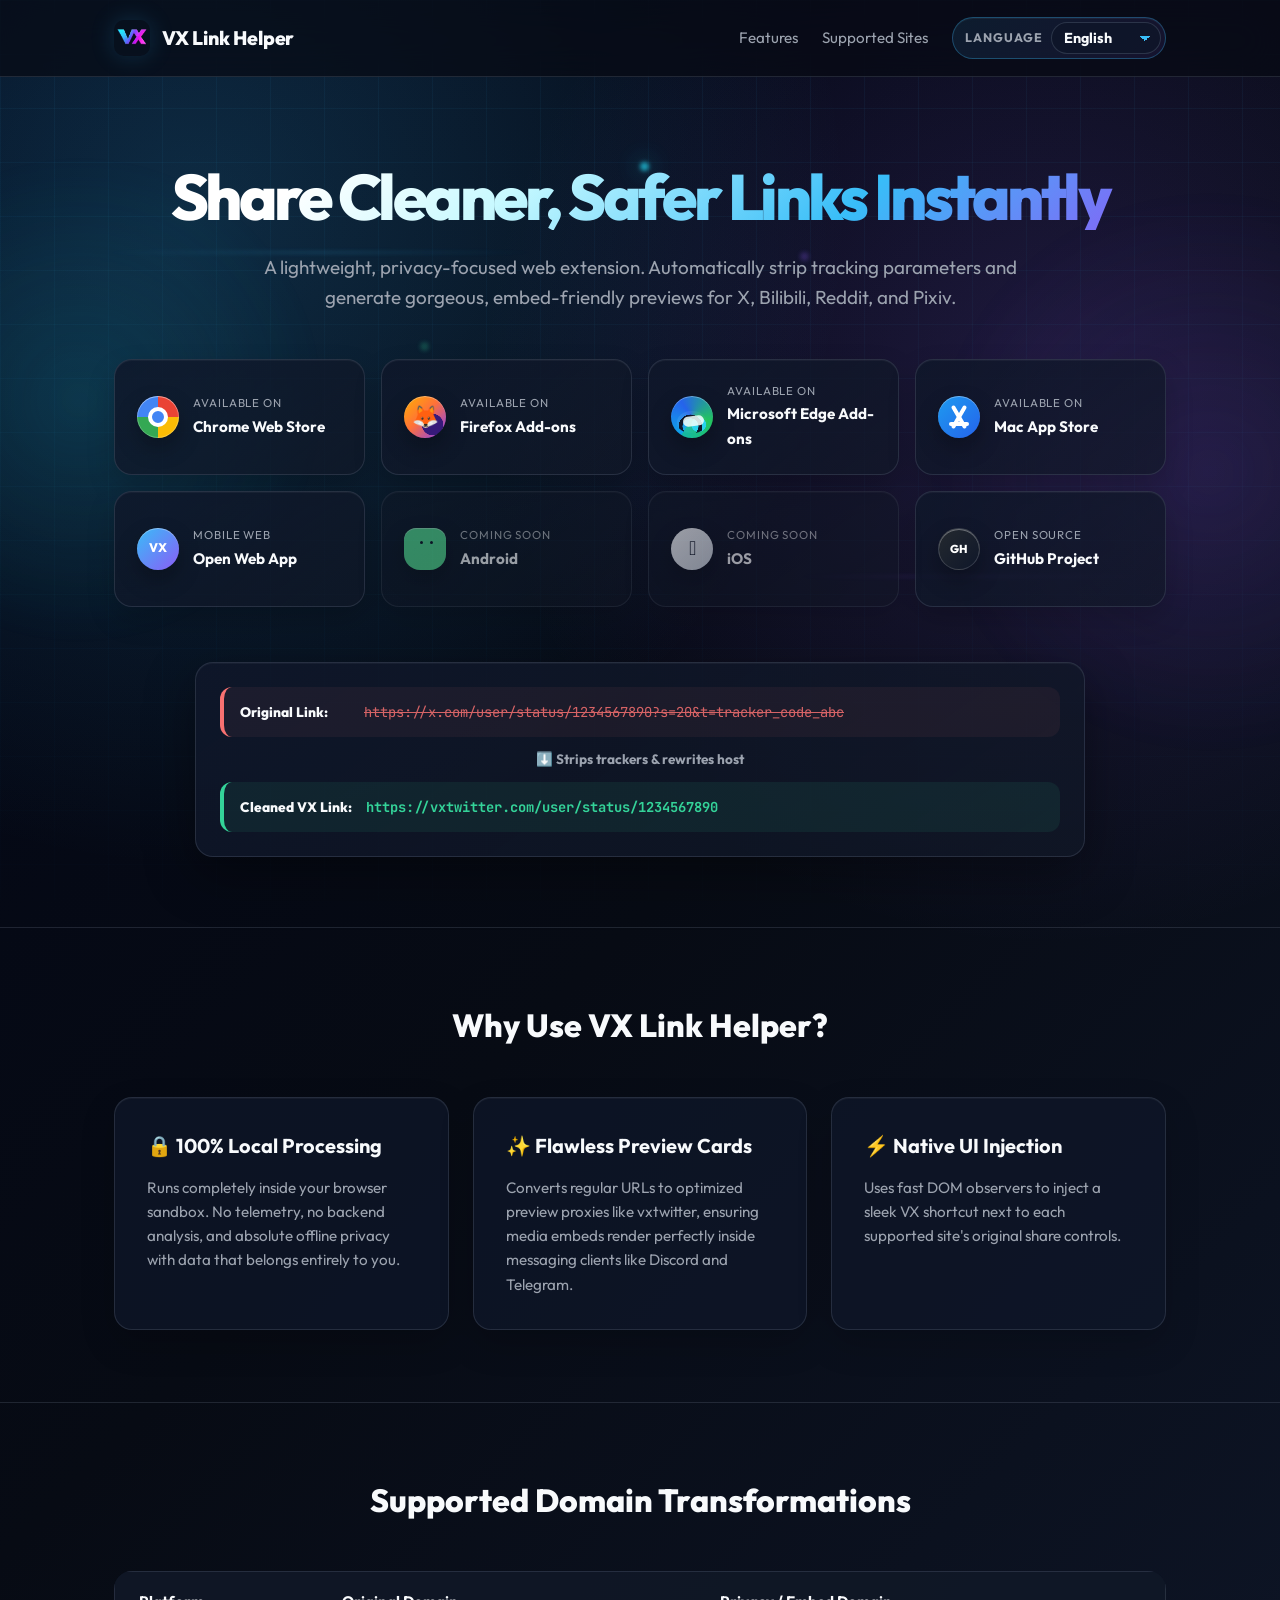
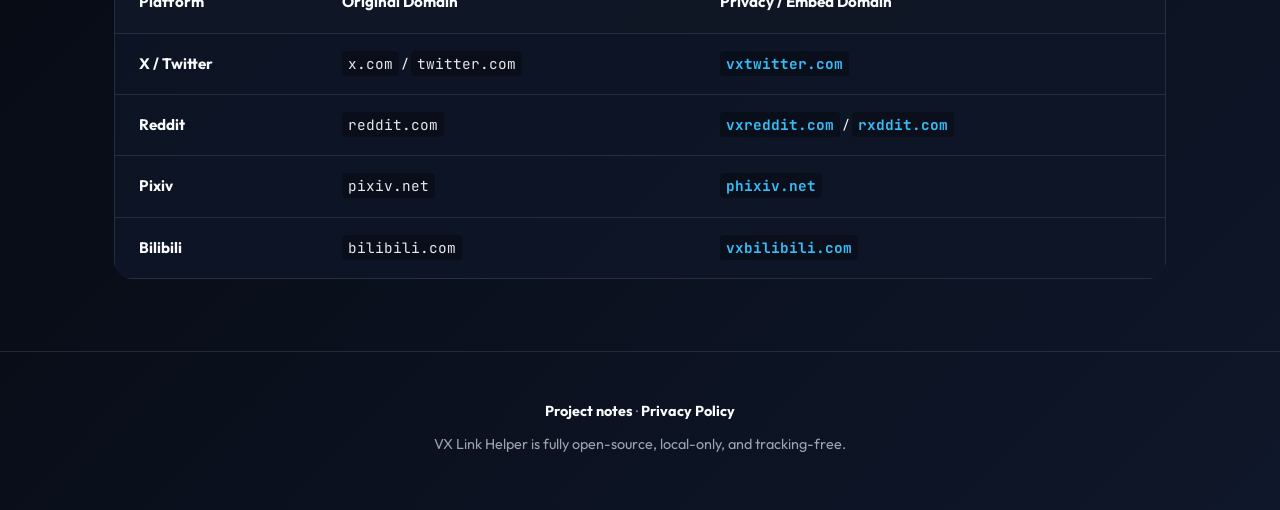
==== index.html @ fe79f46e "fix: correct store button layout and icons" ====
<!DOCTYPE html>
<html lang="zh">
<head>
    <meta charset="UTF-8">
    <meta name="viewport" content="width=device-width, initial-scale=1.0">
    <title>VX Link Helper - Clear, Safe, Embeddable Links</title>
    <meta name="description" content="轻量级、保护隐私的浏览器扩展。自动剥离追踪参数，并为 X、Bilibili、Reddit 和 Pixiv 生成完美兼容 Discord/Telegram 的卡片预览链接。">
    
    <meta property="og:type" content="website">
    <meta property="og:url" content="https://vxlinkhelper.yunlu18.net/"> 
    <meta property="og:title" content="VX Link Helper - 分享更干净、更安全的链接">
    <meta property="og:description" content="全本地运行的隐私保护扩展。一键净化分享链接，剥离追踪参数，自动生成社交平台友好的媒体卡片。">
    <meta property="og:image" content="https://vxlinkhelper.yunlu18.net/og-image.png"> 

    <meta name="twitter:card" content="summary_large_image">
    <meta property="twitter:url" content="https://vxlinkhelper.yunlu18.net/">
    <meta name="twitter:title" content="VX Link Helper - Clear, Safe Links">
    <meta name="twitter:description" content="A lightweight extension to strip tracking parameters and generate gorgeous embeds.">
    <meta name="twitter:image" content="https://vxlinkhelper.yunlu18.net/og-image.png">
    <link href="https://fonts.googleapis.com/css2?family=Outfit:wght@300;400;600;800&family=JetBrains+Mono:wght@400;500&display=swap" rel="stylesheet">
    <link rel="stylesheet" href="styles.css">
    <link rel="icon" type="image/png" href="icon128.png">
</head>
<body>
    <div class="background-tech" aria-hidden="true"><span></span><span></span><span></span></div>

    <header>
        <div class="container nav-container">
            <div class="logo">
                <img src="icon128.png" alt="VX Link Helper Logo" class="logo-img">
                <span>VX Link Helper</span>
            </div>
            <nav>
                <a href="#features" data-i18n="nav-features">功能特点</a>
                <a href="#platforms" data-i18n="nav-platforms">支持平台</a>
                <label class="lang-control" for="lang-select">
                    <span data-i18n="language-label">语言</span>
                    <select id="lang-select" class="lang-select" aria-label="Language">
                        <option value="en">English</option>
                        <option value="zh">简体中文</option>
                        <option value="zh-TW">繁體中文</option>
                        <option value="es">Español</option>
                        <option value="ar">العربية</option>
                        <option value="pt">Português</option>
                        <option value="fr">Français</option>
                        <option value="ja">日本語</option>
                    </select>
                </label>
            </nav>
        </div>
    </header>

    <section class="hero">
        <div class="container">
            <h1 data-i18n="hero-title">分享更干净、更安全的链接</h1>
            <p class="subtitle" data-i18n="hero-subtitle">轻量级、保护隐私的浏览器扩展。自动剥离各类追踪参数，并为 X、Bilibili、Reddit 和 Pixiv 生成对社交软件更友好的预览链接。</p>
            
            <div id="download-section" class="download-grid">
                <a href="https://chromewebstore.google.com/detail/vx-link-helper-v3/ckmnifgkbppdkgdfcohpobcebmegljfa" target="_blank" rel="noopener" class="btn-store chrome-btn">
                    <span class="btn-icon store-icon chrome-icon" aria-hidden="true"><span class="chrome-core"></span></span>
                    <div class="btn-text">
                        <small data-i18n="store-chrome-small">Available on</small>
                        <span id="btn-chrome">Chrome Web Store</span>
                    </div>
                </a>
                <a href="https://addons.mozilla.org/firefox/addon/vx-link-helper-v3/" target="_blank" rel="noopener" class="btn-store firefox-btn">
                    <span class="btn-icon store-icon firefox-icon" aria-hidden="true">🦊</span>
                    <div class="btn-text">
                        <small data-i18n="store-firefox-small">Available on</small>
                        <span id="btn-firefox">Firefox Add-ons</span>
                    </div>
                </a>
                <a href="https://microsoftedge.microsoft.com/addons/detail/vx-link-helper-v3/hiflhjojpmijgedemedcjggpbbmmbjof" target="_blank" rel="noopener" class="btn-store edge-btn">
                    <span class="btn-icon store-icon edge-icon" aria-hidden="true"></span>
                    <div class="btn-text">
                        <small data-i18n="store-edge-small">Available on</small>
                        <span id="btn-edge">Microsoft Edge Add-ons</span>
                    </div>
                </a>
                <a href="https://apps.apple.com/us/app/vx-link-helper/id6784548877?mt=12" target="_blank" rel="noopener" class="btn-store safari-btn">
                    <span class="btn-icon store-icon appstore-icon" aria-hidden="true"><span></span></span>
                    <div class="btn-text">
                        <small data-i18n="store-safari-small">Available on</small>
                        <span id="btn-safari">Mac App Store</span>
                    </div>
                </a>
                <a href="App/" class="btn-store webapp-btn">
                    <span class="btn-icon store-icon webapp-icon" aria-hidden="true">VX</span>
                    <div class="btn-text">
                        <small data-i18n="store-webapp-small">Mobile Web</small>
                        <span id="btn-webapp">Open Web App</span>
                    </div>
                </a>
                <div class="btn-store mobile-btn inactive" role="button" aria-disabled="true">
                    <span class="btn-icon store-icon android-icon" aria-hidden="true"><span></span></span>
                    <div class="btn-text">
                        <small data-i18n="store-android-small">Coming soon</small>
                        <span id="btn-android">Android</span>
                    </div>
                </div>
                <div class="btn-store mobile-btn inactive" role="button" aria-disabled="true">
                    <span class="btn-icon store-icon ios-icon" aria-hidden="true"></span>
                    <div class="btn-text">
                        <small data-i18n="store-ios-small">Coming soon</small>
                        <span id="btn-ios">iOS</span>
                    </div>
                </div>
                <a href="https://github.com/Kamihimmel/VXLinkShare" target="_blank" rel="noopener" class="btn-store github-btn">
                    <span class="btn-icon store-icon github-icon" aria-hidden="true">GH</span>
                    <div class="btn-text">
                        <small data-i18n="store-github-small">Open source</small>
                        <span id="btn-github">GitHub Project</span>
                    </div>
                </a>
            </div>

            <div class="preview-box">
                <div class="preview-line bad-url">
                    <span class="label" data-i18n="preview-original">原始链接:</span>
                    <a class="url" id="url-original" href="https://www.bilibili.com/video/BV1xx411c7xx/?spm_id_from=333.788&amp;share_source=copy_web&amp;vd_source=123456" target="_blank" rel="noopener">https://www.bilibili.com/video/BV1xx411c7xx/?spm_id_from=333.788&amp;share_source=copy_web&amp;vd_source=123456</a>
                </div>
                <div class="arrow-down" data-i18n="preview-arrow">⬇️ 自动净化参数并重写域名</div>
                <div class="preview-line good-url">
                    <span class="label" data-i18n="preview-vx">VX 净化链接:</span>
                    <a class="url" id="url-vx" href="https://vxbilibili.com/video/BV1xx411c7xx/" target="_blank" rel="noopener">https://vxbilibili.com/video/BV1xx411c7xx/</a>
                </div>
            </div>
        </div>
    </section>

    <section id="features" class="features">
        <div class="container">
            <h2 data-i18n="features-title">为什么选择 VX Link Helper？</h2>
            <div class="grid">
                <div class="card">
                    <h3 data-i18n="feat1-title">🔒 纯本地保护</h3>
                    <p data-i18n="feat1-desc">100% 运行在浏览器本地，不向外发起任何网络请求。在复制的瞬间剥离隐藏在链接内部的用户行为追踪令牌。</p>
                </div>
                <div class="card">
                    <h3 data-i18n="feat2-title">✨ 完美卡片渲染</h3>
                    <p data-i18n="feat2-desc">自动将支持的网站域名转换为兼容的预览代理（如 vxtwitter），确保在 Discord、Telegram 等聊天软件中直接展现完整的媒体卡片。</p>
                </div>
                <div class="card">
                    <h3 data-i18n="feat3-title">⚡ 原生级内嵌</h3>
                    <p data-i18n="feat3-desc">利用高效的 DOM 监听，无感地在目标网站原生分享按钮旁注入快捷的“VX”一键复制按钮，极速流畅。</p>
                </div>
            </div>
        </div>
    </section>

    <section id="platforms" class="platforms">
        <div class="container">
            <h2 data-i18n="platforms-title">已支持的域名转换</h2>
            <div class="table-wrapper">
                <table>
                    <thead>
                        <tr>
                            <th data-i18n="table-th1">平台</th>
                            <th data-i18n="table-th2">原始域名</th>
                            <th data-i18n="table-th3">转换后防追踪/卡片域名</th>
                        </tr>
                    </thead>
                    <tbody>
                        <tr>
                            <td><strong>X / Twitter</strong></td>
                            <td><code>x.com</code> / <code>twitter.com</code></td>
                            <td><span class="highlight"><code>vxtwitter.com</code></span></td>
                        </tr>
                        <tr>
                            <td><strong>Reddit</strong></td>
                            <td><code>reddit.com</code></td>
                            <td><span class="highlight"><code>vxreddit.com</code></span> / <span class="highlight"><code>rxddit.com</code></span></td>
                        </tr>
                        <tr>
                            <td><strong>Pixiv</strong></td>
                            <td><code>pixiv.net</code></td>
                            <td><span class="highlight"><code>phixiv.net</code></span></td>
                        </tr>
                        <tr>
                            <td><strong>Bilibili</strong></td>
                            <td><code>bilibili.com</code></td>
                            <td><span class="highlight"><code>vxbilibili.com</code></span></td>
                        </tr>
                    </tbody>
                </table>
            </div>
        </div>
    </section>

    <footer>
        <div class="container">
            <p class="footer-meta">
                <a href="https://github.com/Kamihimmel/VXLinkShare" target="_blank" rel="noopener" data-i18n="footer-docs">项目说明</a>
                <span aria-hidden="true"> · </span>
                <a href="privacy.html" data-i18n="footer-privacy">隐私政策</a>
            </p>
            <p class="footer-note" data-i18n="footer-text">VX Link Helper 承诺完全开源、本地运行且无任何潜在数据追踪。</p>
        </div>
    </footer>

    <script src="script.js"></script>
</body>
</html>
---- styles.css ----
:root {
    --bg-color: #070b14;
    --bg-deep: #020617;
    --text-main: #f8fafc;
    --text-muted: #9ca3af;
    --accent: #38bdf8;
    --accent-strong: #22d3ee;
    --accent-hover: #0ea5e9;
    --violet: #8b5cf6;
    --card-bg: rgba(15, 23, 42, 0.76);
    --card-bg-solid: #111827;
    --border-color: rgba(148, 163, 184, 0.18);
    --success: #34d399;
    --danger: #f87171;
    --shadow: rgba(0, 0, 0, 0.36);
}

* { box-sizing: border-box; margin: 0; padding: 0; }

html {
    scroll-behavior: smooth;
    font-family: 'Outfit', -apple-system, BlinkMacSystemFont, "Segoe UI", sans-serif;
}

body {
    min-height: 100vh;
    background:
        radial-gradient(circle at 15% 10%, rgba(56, 189, 248, 0.20), transparent 30%),
        radial-gradient(circle at 82% 18%, rgba(139, 92, 246, 0.18), transparent 28%),
        linear-gradient(135deg, var(--bg-deep), var(--bg-color) 46%, #0f172a);
    color: var(--text-main);
    line-height: 1.6;
    overflow-x: hidden;
}

body::before {
    content: "";
    position: fixed;
    inset: 0;
    z-index: -3;
    background-image:
        linear-gradient(rgba(56, 189, 248, 0.08) 1px, transparent 1px),
        linear-gradient(90deg, rgba(56, 189, 248, 0.08) 1px, transparent 1px);
    background-size: 54px 54px;
    mask-image: linear-gradient(to bottom, rgba(0,0,0,.72), rgba(0,0,0,.12));
    animation: grid-drift 28s linear infinite;
}

.background-tech {
    position: fixed;
    inset: 0;
    pointer-events: none;
    overflow: hidden;
    z-index: -2;
}

.background-tech::before,
.background-tech::after,
.background-tech span {
    content: "";
    position: absolute;
    border-radius: 999px;
    filter: blur(2px);
    opacity: 0.72;
}

.background-tech::before {
    width: 520px;
    height: 520px;
    left: -180px;
    top: 140px;
    background: radial-gradient(circle, rgba(34, 211, 238, 0.18), transparent 68%);
    animation: orb-float 18s ease-in-out infinite;
}

.background-tech::after {
    width: 620px;
    height: 620px;
    right: -240px;
    top: 18vh;
    background: radial-gradient(circle, rgba(139, 92, 246, 0.16), transparent 66%);
    animation: orb-float 22s ease-in-out infinite reverse;
}

.background-tech span:nth-child(1) {
    width: 34vw;
    height: 1px;
    left: 8vw;
    top: 28vh;
    background: linear-gradient(90deg, transparent, rgba(56, 189, 248, .7), transparent);
    animation: scan-line 7s ease-in-out infinite;
}

.background-tech span:nth-child(2) {
    width: 28vw;
    height: 1px;
    right: 10vw;
    top: 64vh;
    background: linear-gradient(90deg, transparent, rgba(139, 92, 246, .68), transparent);
    animation: scan-line 9s ease-in-out infinite reverse;
}

.background-tech span:nth-child(3) {
    width: 9px;
    height: 9px;
    left: 50vw;
    top: 18vh;
    background: var(--accent-strong);
    box-shadow: 0 0 24px var(--accent-strong), 160px 90px 0 rgba(139, 92, 246, .36), -220px 180px 0 rgba(52, 211, 153, .34);
    animation: node-pulse 5s ease-in-out infinite;
}

.container { max-width: 1100px; margin: 0 auto; padding: 0 24px; position: relative; z-index: 1; }

a { color: inherit; }

header {
    background-color: rgba(7, 11, 20, 0.72);
    backdrop-filter: blur(18px);
    -webkit-backdrop-filter: blur(18px);
    border-bottom: 1px solid var(--border-color);
    position: sticky;
    top: 0;
    z-index: 100;
}

.nav-container { display: flex; justify-content: space-between; align-items: center; min-height: 76px; }
.logo { display: flex; align-items: center; gap: 12px; font-weight: 800; font-size: 1.22rem; letter-spacing: -0.01em; }
.logo-img { width: 36px; height: 36px; border-radius: 10px; box-shadow: 0 0 24px rgba(56, 189, 248, .18); }
nav { display: flex; gap: 24px; align-items: center; }
nav a { color: var(--text-muted); text-decoration: none; font-size: 0.95rem; transition: color 0.2s, text-shadow 0.2s; }
nav a:hover { color: var(--text-main); text-shadow: 0 0 18px rgba(56, 189, 248, .5); }

.lang-control {
    display: inline-flex;
    align-items: center;
    gap: 8px;
    min-height: 38px;
    padding: 4px 4px 4px 12px;
    border: 1px solid rgba(56, 189, 248, 0.32);
    border-radius: 999px;
    background: linear-gradient(135deg, rgba(56, 189, 248, 0.10), rgba(139, 92, 246, 0.10));
    color: var(--text-muted);
    box-shadow: inset 0 1px 0 rgba(255,255,255,.05);
}

.lang-control span { font-size: 0.78rem; font-weight: 700; text-transform: uppercase; letter-spacing: 0.08em; }

.lang-select {
    appearance: none;
    -webkit-appearance: none;
    background: rgba(15, 23, 42, 0.82);
    color: var(--text-main);
    border: 1px solid rgba(148, 163, 184, 0.22);
    padding: 6px 28px 6px 12px;
    border-radius: 999px;
    cursor: pointer;
    font-size: 0.9rem;
    font-weight: 700;
    outline: none;
    font-family: inherit;
    transition: border-color 0.2s, background 0.2s;
    background-image: linear-gradient(45deg, transparent 50%, var(--accent) 50%), linear-gradient(135deg, var(--accent) 50%, transparent 50%);
    background-position: calc(100% - 15px) 50%, calc(100% - 10px) 50%;
    background-size: 5px 5px, 5px 5px;
    background-repeat: no-repeat;
}
.lang-select:hover, .lang-select:focus { border-color: var(--accent); background-color: rgba(15, 23, 42, 0.96); }
.lang-select option { background-color: var(--card-bg-solid); color: var(--text-main); font-weight: 500; }

.hero { padding: 86px 0 70px; text-align: center; }
.hero h1 {
    font-size: clamp(2.4rem, 5vw, 4.2rem);
    line-height: 1.05;
    font-weight: 800;
    margin-bottom: 22px;
    letter-spacing: -0.055em;
    background: linear-gradient(135deg, #ffffff 18%, #c7f9ff 38%, var(--accent) 70%, var(--violet));
    background-clip: text;
    -webkit-background-clip: text;
    -webkit-text-fill-color: transparent;
}
.subtitle { font-size: 1.18rem; color: var(--text-muted); max-width: 780px; margin: 0 auto 46px auto; }

.download-grid { display: grid; grid-template-columns: repeat(4, minmax(210px, 1fr)); gap: 16px; max-width: 1180px; margin: 0 auto 55px auto; }
.btn-store {
    display: flex;
    align-items: center;
    gap: 14px;
    min-height: 116px;
    background: linear-gradient(145deg, rgba(15,23,42,.86), rgba(17,24,39,.66));
    border: 1px solid var(--border-color);
    padding: 18px 22px;
    border-radius: 18px;
    text-decoration: none;
    color: var(--text-main);
    text-align: left;
    transition: transform 0.25s cubic-bezier(0.4, 0, 0.2, 1), border-color .25s, box-shadow .25s;
    box-shadow: 0 12px 28px rgba(0,0,0,.18), inset 0 1px 0 rgba(255,255,255,.04);
}
.btn-store:hover { border-color: rgba(56, 189, 248, .76); transform: translateY(-3px); box-shadow: 0 18px 34px rgba(0,0,0,0.32), 0 0 28px rgba(56,189,248,.10); }
.btn-store.inactive {
    opacity: 0.60;
    cursor: not-allowed;
    filter: grayscale(0.18);
}
.btn-store.inactive:hover {
    border-color: var(--border-color);
    transform: none;
    box-shadow: 0 12px 28px rgba(0,0,0,.18), inset 0 1px 0 rgba(255,255,255,.04);
}
.btn-store.inactive .btn-text small { color: rgba(248, 250, 252, 0.68); }
.btn-icon { font-size: 1.8rem; line-height: 1; flex: 0 0 auto; }
.store-icon {
    width: 42px;
    height: 42px;
    display: inline-grid;
    place-items: center;
    border-radius: 999px;
    color: #fff;
    font-size: 0.78rem;
    font-weight: 800;
    letter-spacing: -0.04em;
    position: relative;
    overflow: hidden;
    box-shadow: inset 0 1px 0 rgba(255,255,255,.34), 0 10px 22px rgba(0,0,0,.28);
}
.chrome-icon { background: conic-gradient(#ea4335 0 25%, #fbbc05 0 50%, #34a853 0 75%, #4285f4 0 100%); }
.chrome-icon::before { content: ""; position: absolute; inset: 11px; border-radius: 50%; background: #4285f4; border: 4px solid #fff; z-index: 1; }
.chrome-icon::after { content: ""; position: absolute; inset: 0; border-radius: 50%; border: 1px solid rgba(255,255,255,.24); }
.chrome-core { display: none; }
.firefox-icon { background: radial-gradient(circle at 68% 68%, #371a7a 0 26%, transparent 27%), linear-gradient(135deg, #ffb000, #ff7139 46%, #7f3cff); font-size: 1.35rem; }
.edge-icon { background: radial-gradient(circle at 66% 68%, #22d3ee 0 18%, transparent 19%), conic-gradient(from 210deg, #0ea5e9, #2563eb 32%, #22c55e 70%, #14b8a6); }
.edge-icon::before { content: ""; position: absolute; width: 30px; height: 22px; left: 6px; bottom: 5px; border-radius: 50% 50% 46% 46%; background: radial-gradient(circle at 45% 70%, transparent 0 35%, #0f172a 36% 52%, transparent 53%), linear-gradient(135deg, rgba(255,255,255,.10), rgba(255,255,255,0)); }
.edge-icon::after { content: ""; position: absolute; width: 21px; height: 10px; left: 12px; bottom: 12px; border-radius: 999px; background: rgba(240,253,250,.88); transform: rotate(-7deg); }
.appstore-icon { background: linear-gradient(135deg, #1d9bf0, #2563eb); }
.appstore-icon::before,
.appstore-icon::after,
.appstore-icon span { content: ""; position: absolute; width: 4px; height: 26px; border-radius: 999px; background: #fff; transform-origin: center; }
.appstore-icon::before { transform: rotate(30deg); }
.appstore-icon::after { transform: rotate(-30deg); }
.appstore-icon span { width: 20px; height: 4px; transform: translateY(7px); }
.webapp-icon { background: linear-gradient(135deg, var(--accent), var(--violet)); font-size: 0.78rem; }
.android-icon { overflow: visible; background: #3ddc84; color: #0f172a; border-radius: 12px 12px 16px 16px; }
.android-icon::before { content: ""; position: absolute; width: 26px; height: 15px; top: 6px; left: 8px; border-radius: 14px 14px 7px 7px; background: #3ddc84; box-shadow: -7px 16px 0 -4px #3ddc84, 7px 16px 0 -4px #3ddc84; }
.android-icon::after { content: ""; position: absolute; width: 3px; height: 3px; top: 13px; left: 16px; border-radius: 50%; background: #0f172a; box-shadow: 10px 0 0 #0f172a, -6px -12px 0 -1px #3ddc84, 16px -12px 0 -1px #3ddc84; transform: rotate(0.001deg); }
.android-icon span { width: 22px; height: 15px; margin-top: 14px; border-radius: 4px 4px 9px 9px; background: #3ddc84; }
.ios-icon { background: linear-gradient(135deg, #f8fafc, #cbd5e1); color: #0f172a; font-family: -apple-system, BlinkMacSystemFont, "Segoe UI", sans-serif; font-size: 1.28rem; letter-spacing: -0.08em; }
.github-icon { background: linear-gradient(135deg, #24292f, #0f172a); border: 1px solid rgba(255,255,255,.16); font-size: 0.72rem; }
.btn-text { display: flex; flex-direction: column; min-width: 0; }
.btn-text small { font-size: 0.72rem; color: var(--text-muted); text-transform: uppercase; letter-spacing: 0.08em; margin-bottom: 2px; }
.btn-text span { font-size: 0.95rem; font-weight: 700; }

.preview-box {
    background: linear-gradient(145deg, rgba(15, 23, 42, .88), rgba(17, 24, 39, .72));
    border: 1px solid var(--border-color);
    border-radius: 18px;
    padding: 24px;
    text-align: left;
    max-width: 890px;
    margin: 0 auto;
    box-shadow: 0 18px 50px var(--shadow), inset 0 1px 0 rgba(255,255,255,.04);
}
.preview-line {
    display: grid;
    grid-template-columns: minmax(110px, max-content) minmax(0, 1fr);
    gap: 14px;
    align-items: start;
    padding: 14px 16px;
    border-radius: 12px;
    font-family: 'JetBrains Mono', monospace;
    font-size: 0.86rem;
}
.preview-line .url {
    display: block;
    min-width: 0;
    overflow-wrap: anywhere;
    word-break: break-word;
    text-decoration-thickness: 1px;
}
code { font-family: 'JetBrains Mono', monospace; background-color: rgba(0, 0, 0, 0.3); padding: 3px 6px; border-radius: 4px; color: #e5e7eb; font-size: 0.9rem; }
.bad-url { background-color: rgba(248, 113, 113, 0.06); border-left: 4px solid var(--danger); }
.bad-url .url { color: var(--danger); text-decoration: line-through; opacity: 0.85; }
.good-url { background-color: rgba(52, 211, 153, 0.08); border-left: 4px solid var(--success); }
.good-url .url { color: var(--success); font-weight: 700; text-decoration: none; }
.good-url .url:hover { text-decoration: underline; }
.label { font-weight: 800; color: var(--text-main); font-family: 'Outfit', sans-serif; }
.arrow-down { text-align: center; margin: 12px 0; color: var(--text-muted); font-size: 0.85rem; font-weight: 700; }

.features { padding: 72px 0; border-top: 1px solid var(--border-color); }
.features h2, .platforms h2 { text-align: center; font-size: 2rem; font-weight: 800; margin-bottom: 45px; }
.grid { display: grid; grid-template-columns: repeat(auto-fit, minmax(300px, 1fr)); gap: 24px; }
.card { background: var(--card-bg); border: 1px solid var(--border-color); padding: 32px; border-radius: 18px; box-shadow: 0 14px 34px rgba(0,0,0,.18), inset 0 1px 0 rgba(255,255,255,.04); }
.card h3 { margin-bottom: 14px; font-size: 1.25rem; }
.card p { color: var(--text-muted); font-size: 0.95rem; }

.platforms { padding: 72px 0; border-top: 1px solid var(--border-color); }
.table-wrapper { overflow-x: auto; border-radius: 18px; }
table { width: 100%; border-collapse: collapse; background: var(--card-bg); overflow: hidden; border: 1px solid var(--border-color); }
th, td { padding: 18px 24px; text-align: left; border-bottom: 1px solid var(--border-color); font-size: 0.95rem; }
th { background-color: rgba(17, 24, 39, 0.76); font-weight: 700; color: var(--text-main); }
tr:last-child td { border-bottom: 0; }
.highlight code { color: var(--accent); font-weight: 700; }

footer { padding: 48px 0 54px; border-top: 1px solid var(--border-color); text-align: center; color: var(--text-muted); font-size: 0.9rem; }
.footer-meta { margin-bottom: 10px; }
.footer-note { margin-top: 0; }
.footer-meta a { text-decoration: none; color: var(--text-main); transition: color 0.2s, text-shadow .2s; font-weight: 700; }
.footer-meta a:hover { color: var(--accent); text-shadow: 0 0 18px rgba(56,189,248,.45); }

@keyframes grid-drift { from { background-position: 0 0, 0 0; } to { background-position: 54px 54px, 54px 54px; } }
@keyframes orb-float { 0%, 100% { transform: translate3d(0,0,0) scale(1); } 50% { transform: translate3d(38px,-28px,0) scale(1.08); } }
@keyframes scan-line { 0%, 100% { transform: translateX(-16px); opacity: .28; } 50% { transform: translateX(16px); opacity: .82; } }
@keyframes node-pulse { 0%, 100% { transform: scale(.82); opacity: .36; } 50% { transform: scale(1.15); opacity: .9; } }

@media (prefers-reduced-motion: reduce) {
    *, *::before, *::after { animation-duration: 0.001ms !important; animation-iteration-count: 1 !important; scroll-behavior: auto !important; }
}

@media (max-width: 980px) {
    .download-grid { grid-template-columns: repeat(2, minmax(220px, 1fr)); max-width: 720px; }
}

@media (max-width: 768px) {
    .hero { padding-top: 54px; }
    .nav-container { flex-direction: column; height: auto; padding: 16px 24px; gap: 14px; }
    nav { gap: 14px; flex-wrap: wrap; justify-content: center; }
    .preview-line { grid-template-columns: 1fr; gap: 6px; }
    .download-grid { grid-template-columns: 1fr; }
}
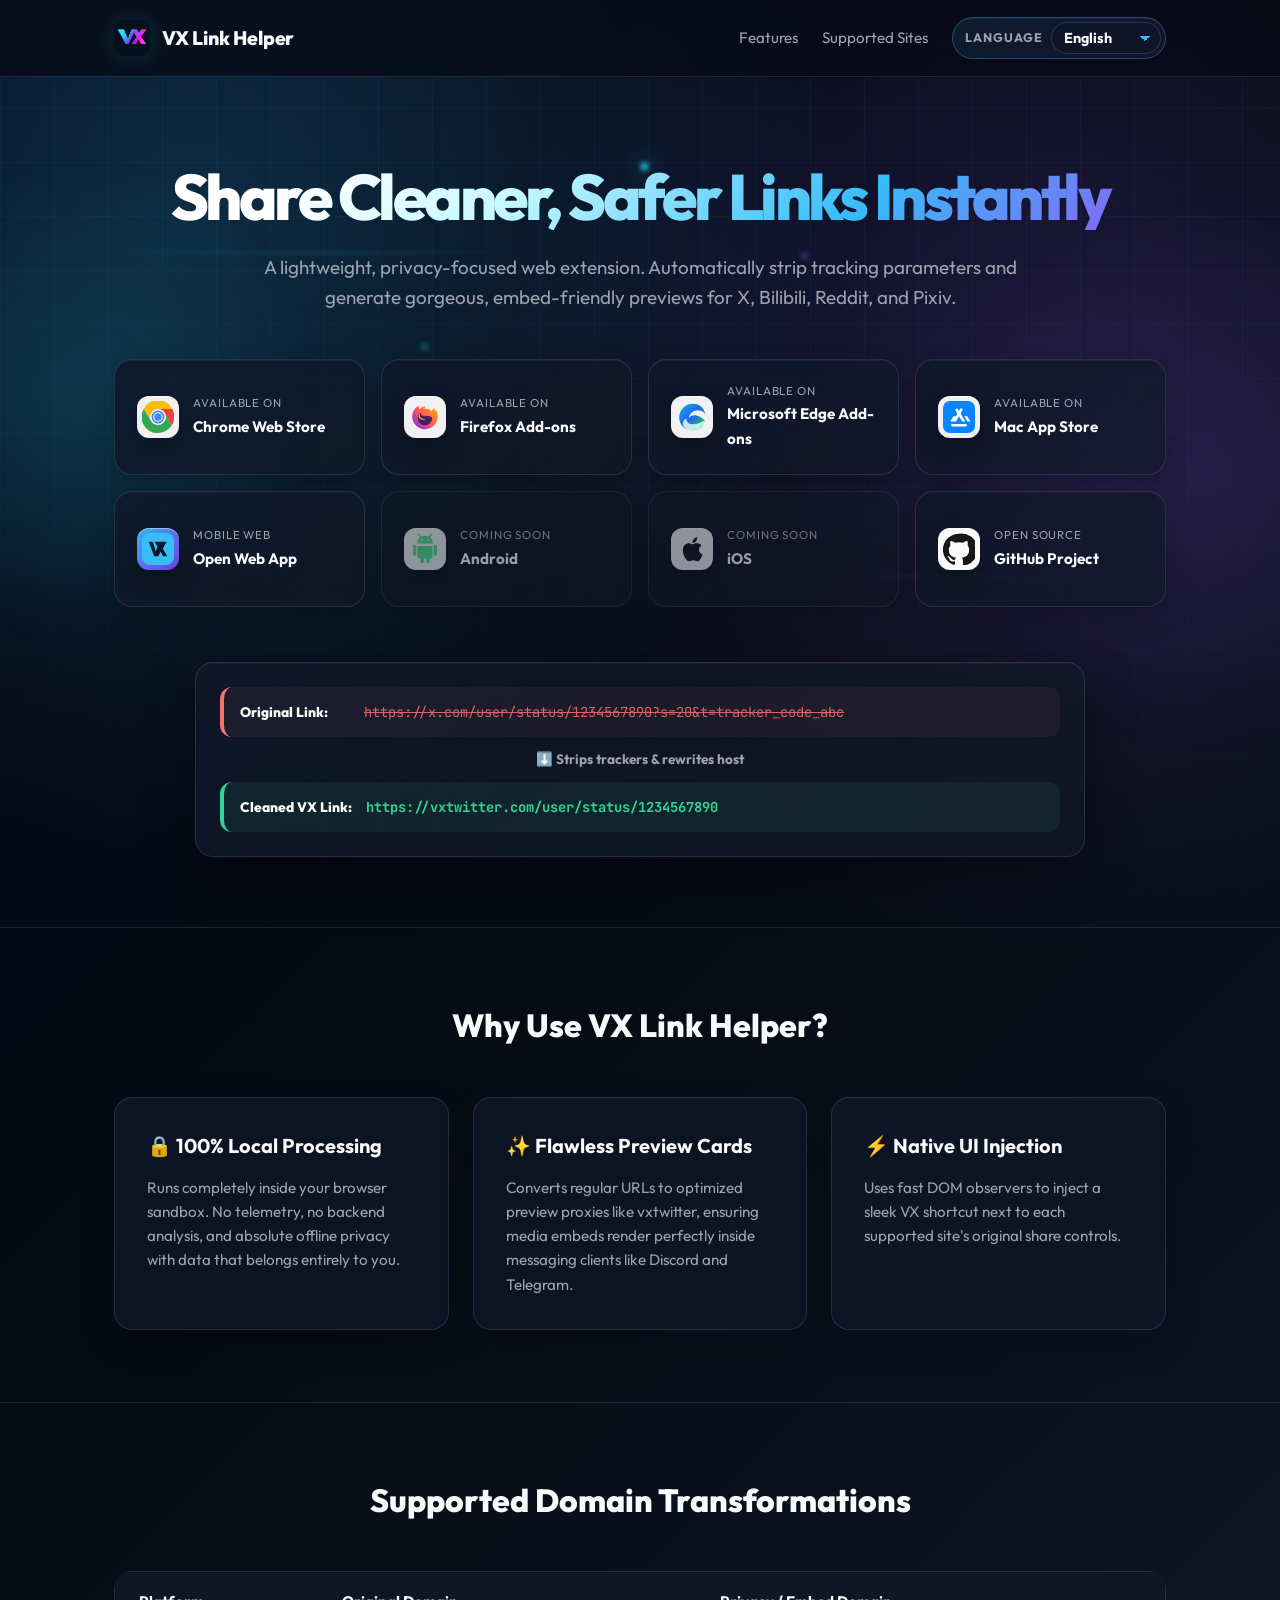
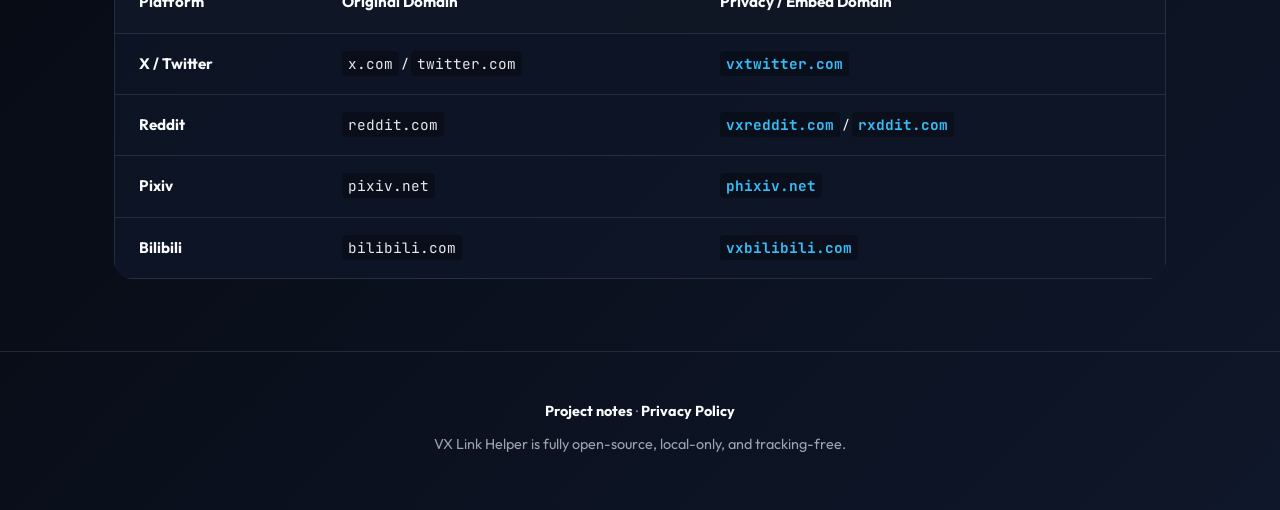
==== commit de72bafb: "fix: use local store icon assets" ====
--- a/index.html
+++ b/index.html
@@ -57,56 +57,56 @@
             
             <div id="download-section" class="download-grid">
                 <a href="https://chromewebstore.google.com/detail/vx-link-helper-v3/ckmnifgkbppdkgdfcohpobcebmegljfa" target="_blank" rel="noopener" class="btn-store chrome-btn">
-                    <span class="btn-icon store-icon chrome-icon" aria-hidden="true"><span class="chrome-core"></span></span>
+                    <span class="btn-icon store-icon icon-asset-wrap" aria-hidden="true"><img src="assets/store-icons/chrome.svg" alt="" class="store-icon-img"></span>
                     <div class="btn-text">
                         <small data-i18n="store-chrome-small">Available on</small>
                         <span id="btn-chrome">Chrome Web Store</span>
                     </div>
                 </a>
                 <a href="https://addons.mozilla.org/firefox/addon/vx-link-helper-v3/" target="_blank" rel="noopener" class="btn-store firefox-btn">
-                    <span class="btn-icon store-icon firefox-icon" aria-hidden="true">🦊</span>
+                    <span class="btn-icon store-icon icon-asset-wrap" aria-hidden="true"><img src="assets/store-icons/firefox.svg" alt="" class="store-icon-img"></span>
                     <div class="btn-text">
                         <small data-i18n="store-firefox-small">Available on</small>
                         <span id="btn-firefox">Firefox Add-ons</span>
                     </div>
                 </a>
                 <a href="https://microsoftedge.microsoft.com/addons/detail/vx-link-helper-v3/hiflhjojpmijgedemedcjggpbbmmbjof" target="_blank" rel="noopener" class="btn-store edge-btn">
-                    <span class="btn-icon store-icon edge-icon" aria-hidden="true"></span>
+                    <span class="btn-icon store-icon icon-asset-wrap" aria-hidden="true"><img src="assets/store-icons/edge.svg" alt="" class="store-icon-img"></span>
                     <div class="btn-text">
                         <small data-i18n="store-edge-small">Available on</small>
                         <span id="btn-edge">Microsoft Edge Add-ons</span>
                     </div>
                 </a>
                 <a href="https://apps.apple.com/us/app/vx-link-helper/id6784548877?mt=12" target="_blank" rel="noopener" class="btn-store safari-btn">
-                    <span class="btn-icon store-icon appstore-icon" aria-hidden="true"><span></span></span>
+                    <span class="btn-icon store-icon icon-asset-wrap" aria-hidden="true"><img src="assets/store-icons/appstore.svg" alt="" class="store-icon-img"></span>
                     <div class="btn-text">
                         <small data-i18n="store-safari-small">Available on</small>
                         <span id="btn-safari">Mac App Store</span>
                     </div>
                 </a>
                 <a href="App/" class="btn-store webapp-btn">
-                    <span class="btn-icon store-icon webapp-icon" aria-hidden="true">VX</span>
+                    <span class="btn-icon store-icon icon-asset-wrap" aria-hidden="true"><img src="assets/store-icons/vx-web.svg" alt="" class="store-icon-img"></span>
                     <div class="btn-text">
                         <small data-i18n="store-webapp-small">Mobile Web</small>
                         <span id="btn-webapp">Open Web App</span>
                     </div>
                 </a>
                 <div class="btn-store mobile-btn inactive" role="button" aria-disabled="true">
-                    <span class="btn-icon store-icon android-icon" aria-hidden="true"><span></span></span>
+                    <span class="btn-icon store-icon icon-asset-wrap" aria-hidden="true"><img src="assets/store-icons/android.svg" alt="" class="store-icon-img"></span>
                     <div class="btn-text">
                         <small data-i18n="store-android-small">Coming soon</small>
                         <span id="btn-android">Android</span>
                     </div>
                 </div>
                 <div class="btn-store mobile-btn inactive" role="button" aria-disabled="true">
-                    <span class="btn-icon store-icon ios-icon" aria-hidden="true"></span>
+                    <span class="btn-icon store-icon icon-asset-wrap" aria-hidden="true"><img src="assets/store-icons/apple.svg" alt="" class="store-icon-img"></span>
                     <div class="btn-text">
                         <small data-i18n="store-ios-small">Coming soon</small>
                         <span id="btn-ios">iOS</span>
                     </div>
                 </div>
                 <a href="https://github.com/Kamihimmel/VXLinkShare" target="_blank" rel="noopener" class="btn-store github-btn">
-                    <span class="btn-icon store-icon github-icon" aria-hidden="true">GH</span>
+                    <span class="btn-icon store-icon icon-asset-wrap" aria-hidden="true"><img src="assets/store-icons/github-dark.svg" alt="" class="store-icon-img"></span>
                     <div class="btn-text">
                         <small data-i18n="store-github-small">Open source</small>
                         <span id="btn-github">GitHub Project</span>
--- a/styles.css
+++ b/styles.css
@@ -216,37 +216,22 @@
     height: 42px;
     display: inline-grid;
     place-items: center;
-    border-radius: 999px;
-    color: #fff;
-    font-size: 0.78rem;
-    font-weight: 800;
-    letter-spacing: -0.04em;
+    border-radius: 12px;
     position: relative;
     overflow: hidden;
-    box-shadow: inset 0 1px 0 rgba(255,255,255,.34), 0 10px 22px rgba(0,0,0,.28);
-}
-.chrome-icon { background: conic-gradient(#ea4335 0 25%, #fbbc05 0 50%, #34a853 0 75%, #4285f4 0 100%); }
-.chrome-icon::before { content: ""; position: absolute; inset: 11px; border-radius: 50%; background: #4285f4; border: 4px solid #fff; z-index: 1; }
-.chrome-icon::after { content: ""; position: absolute; inset: 0; border-radius: 50%; border: 1px solid rgba(255,255,255,.24); }
-.chrome-core { display: none; }
-.firefox-icon { background: radial-gradient(circle at 68% 68%, #371a7a 0 26%, transparent 27%), linear-gradient(135deg, #ffb000, #ff7139 46%, #7f3cff); font-size: 1.35rem; }
-.edge-icon { background: radial-gradient(circle at 66% 68%, #22d3ee 0 18%, transparent 19%), conic-gradient(from 210deg, #0ea5e9, #2563eb 32%, #22c55e 70%, #14b8a6); }
-.edge-icon::before { content: ""; position: absolute; width: 30px; height: 22px; left: 6px; bottom: 5px; border-radius: 50% 50% 46% 46%; background: radial-gradient(circle at 45% 70%, transparent 0 35%, #0f172a 36% 52%, transparent 53%), linear-gradient(135deg, rgba(255,255,255,.10), rgba(255,255,255,0)); }
-.edge-icon::after { content: ""; position: absolute; width: 21px; height: 10px; left: 12px; bottom: 12px; border-radius: 999px; background: rgba(240,253,250,.88); transform: rotate(-7deg); }
-.appstore-icon { background: linear-gradient(135deg, #1d9bf0, #2563eb); }
-.appstore-icon::before,
-.appstore-icon::after,
-.appstore-icon span { content: ""; position: absolute; width: 4px; height: 26px; border-radius: 999px; background: #fff; transform-origin: center; }
-.appstore-icon::before { transform: rotate(30deg); }
-.appstore-icon::after { transform: rotate(-30deg); }
-.appstore-icon span { width: 20px; height: 4px; transform: translateY(7px); }
-.webapp-icon { background: linear-gradient(135deg, var(--accent), var(--violet)); font-size: 0.78rem; }
-.android-icon { overflow: visible; background: #3ddc84; color: #0f172a; border-radius: 12px 12px 16px 16px; }
-.android-icon::before { content: ""; position: absolute; width: 26px; height: 15px; top: 6px; left: 8px; border-radius: 14px 14px 7px 7px; background: #3ddc84; box-shadow: -7px 16px 0 -4px #3ddc84, 7px 16px 0 -4px #3ddc84; }
-.android-icon::after { content: ""; position: absolute; width: 3px; height: 3px; top: 13px; left: 16px; border-radius: 50%; background: #0f172a; box-shadow: 10px 0 0 #0f172a, -6px -12px 0 -1px #3ddc84, 16px -12px 0 -1px #3ddc84; transform: rotate(0.001deg); }
-.android-icon span { width: 22px; height: 15px; margin-top: 14px; border-radius: 4px 4px 9px 9px; background: #3ddc84; }
-.ios-icon { background: linear-gradient(135deg, #f8fafc, #cbd5e1); color: #0f172a; font-family: -apple-system, BlinkMacSystemFont, "Segoe UI", sans-serif; font-size: 1.28rem; letter-spacing: -0.08em; }
-.github-icon { background: linear-gradient(135deg, #24292f, #0f172a); border: 1px solid rgba(255,255,255,.16); font-size: 0.72rem; }
+    background: rgba(255,255,255,.94);
+    box-shadow: inset 0 1px 0 rgba(255,255,255,.38), 0 10px 22px rgba(0,0,0,.28);
+}
+.icon-asset-wrap { padding: 5px; }
+.store-icon-img {
+    width: 100%;
+    height: 100%;
+    display: block;
+    object-fit: contain;
+}
+.github-btn .store-icon { background: #f8fafc; }
+.webapp-btn .store-icon { background: linear-gradient(135deg, rgba(56,189,248,.96), rgba(124,58,237,.96)); }
+.mobile-btn.inactive .store-icon { background: rgba(255,255,255,.90); }
 .btn-text { display: flex; flex-direction: column; min-width: 0; }
 .btn-text small { font-size: 0.72rem; color: var(--text-muted); text-transform: uppercase; letter-spacing: 0.08em; margin-bottom: 2px; }
 .btn-text span { font-size: 0.95rem; font-weight: 700; }
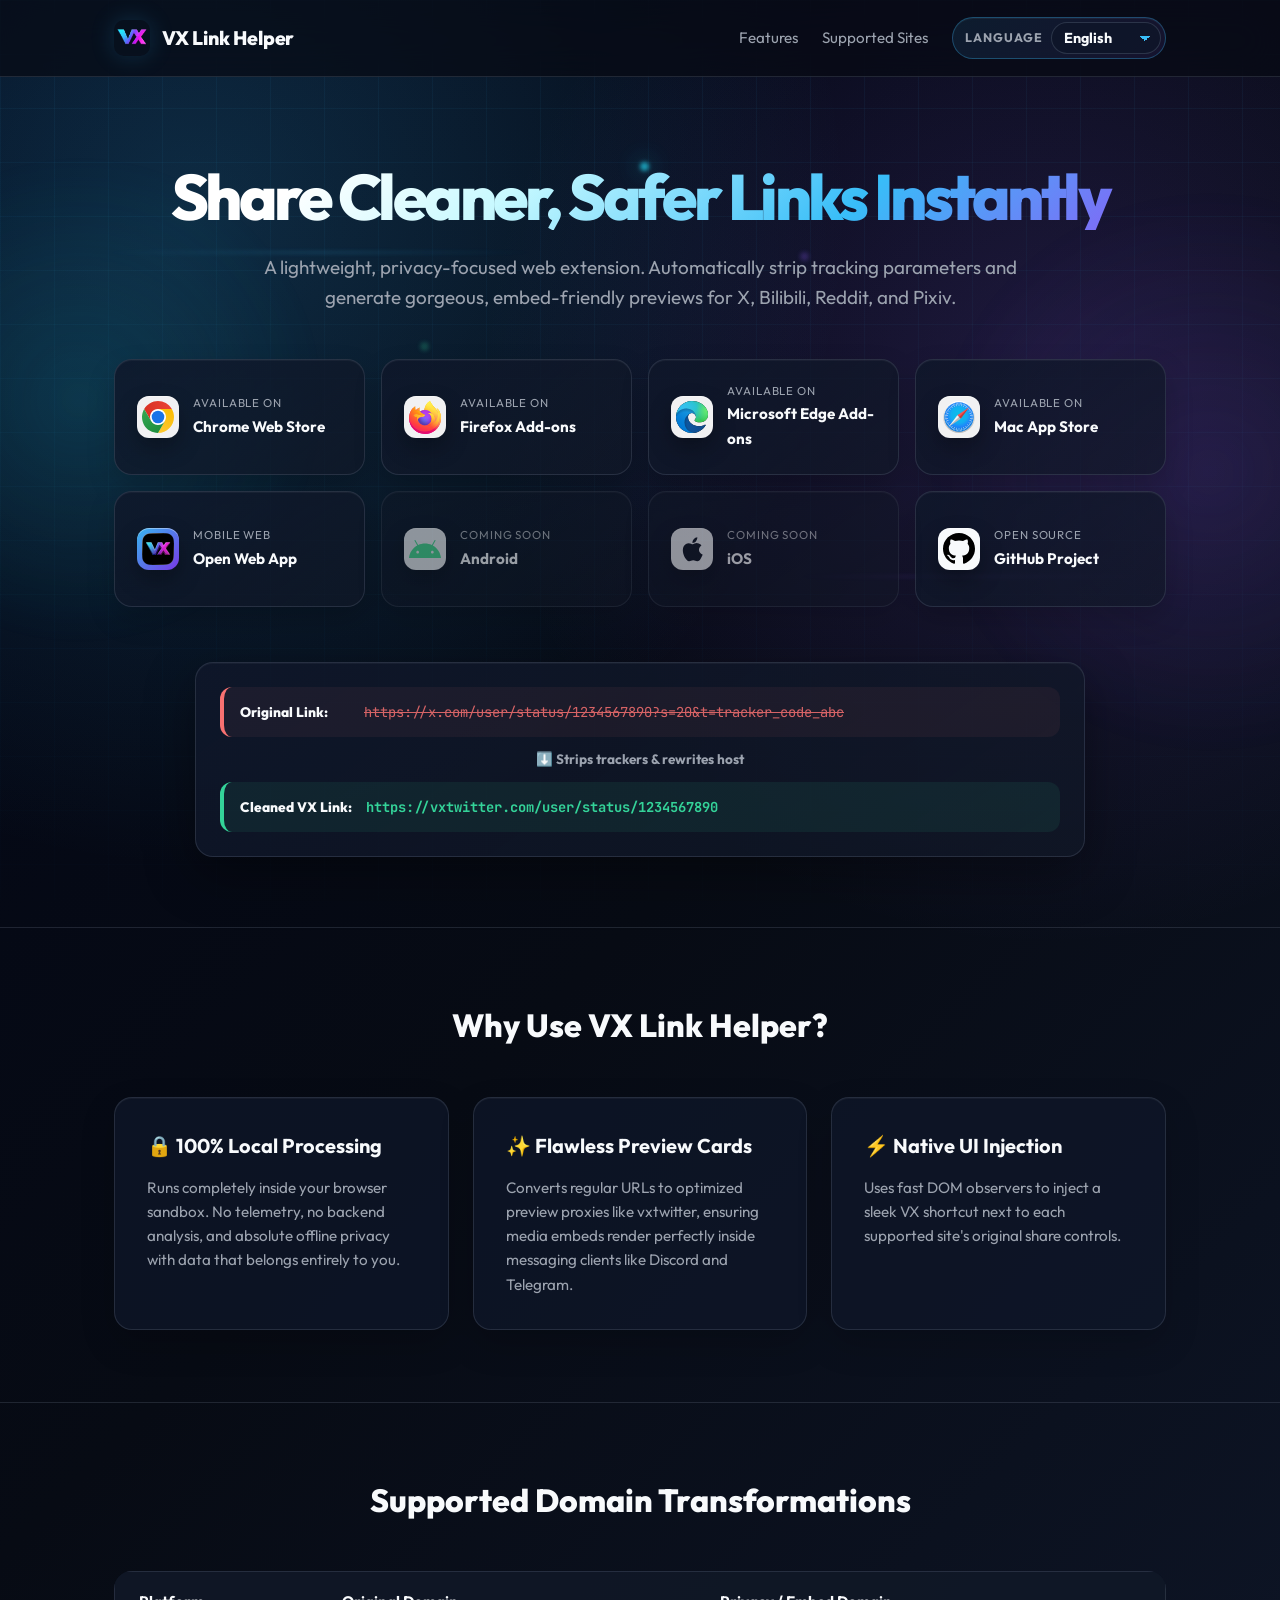
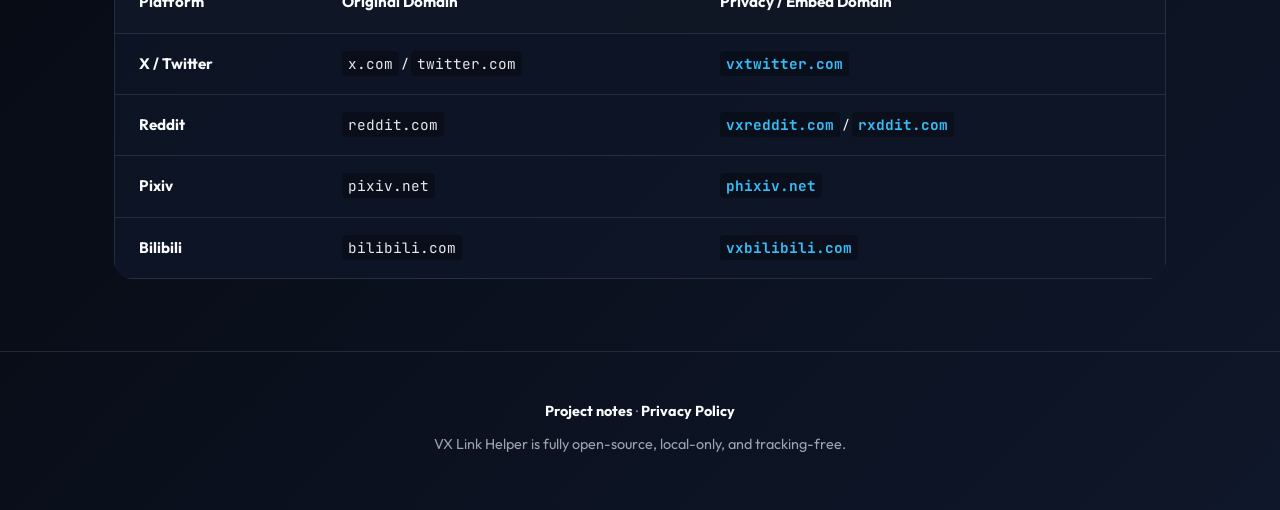
==== commit ab251633: "adjust icons" ====
--- a/index.html
+++ b/index.html
@@ -57,7 +57,7 @@
             
             <div id="download-section" class="download-grid">
                 <a href="https://chromewebstore.google.com/detail/vx-link-helper-v3/ckmnifgkbppdkgdfcohpobcebmegljfa" target="_blank" rel="noopener" class="btn-store chrome-btn">
-                    <span class="btn-icon store-icon icon-asset-wrap" aria-hidden="true"><img src="assets/store-icons/chrome.svg" alt="" class="store-icon-img"></span>
+                    <span class="btn-icon store-icon icon-asset-wrap" aria-hidden="true"><img src="assets/store-icons/google-chrome.svg" alt="" class="store-icon-img"></span>
                     <div class="btn-text">
                         <small data-i18n="store-chrome-small">Available on</small>
                         <span id="btn-chrome">Chrome Web Store</span>
@@ -78,14 +78,14 @@
                     </div>
                 </a>
                 <a href="https://apps.apple.com/us/app/vx-link-helper/id6784548877?mt=12" target="_blank" rel="noopener" class="btn-store safari-btn">
-                    <span class="btn-icon store-icon icon-asset-wrap" aria-hidden="true"><img src="assets/store-icons/appstore.svg" alt="" class="store-icon-img"></span>
+                    <span class="btn-icon store-icon icon-asset-wrap" aria-hidden="true"><img src="assets/store-icons/safari.svg" alt="" class="store-icon-img"></span>
                     <div class="btn-text">
                         <small data-i18n="store-safari-small">Available on</small>
                         <span id="btn-safari">Mac App Store</span>
                     </div>
                 </a>
                 <a href="App/" class="btn-store webapp-btn">
-                    <span class="btn-icon store-icon icon-asset-wrap" aria-hidden="true"><img src="assets/store-icons/vx-web.svg" alt="" class="store-icon-img"></span>
+                    <span class="btn-icon store-icon icon-asset-wrap" aria-hidden="true"><img src="icons.iconset/icon_128x128.png" alt="" class="store-icon-img"></span>
                     <div class="btn-text">
                         <small data-i18n="store-webapp-small">Mobile Web</small>
                         <span id="btn-webapp">Open Web App</span>
@@ -106,7 +106,7 @@
                     </div>
                 </div>
                 <a href="https://github.com/Kamihimmel/VXLinkShare" target="_blank" rel="noopener" class="btn-store github-btn">
-                    <span class="btn-icon store-icon icon-asset-wrap" aria-hidden="true"><img src="assets/store-icons/github-dark.svg" alt="" class="store-icon-img"></span>
+                    <span class="btn-icon store-icon icon-asset-wrap" aria-hidden="true"><img src="assets/store-icons/github.svg" alt="" class="store-icon-img"></span>
                     <div class="btn-text">
                         <small data-i18n="store-github-small">Open source</small>
                         <span id="btn-github">GitHub Project</span>
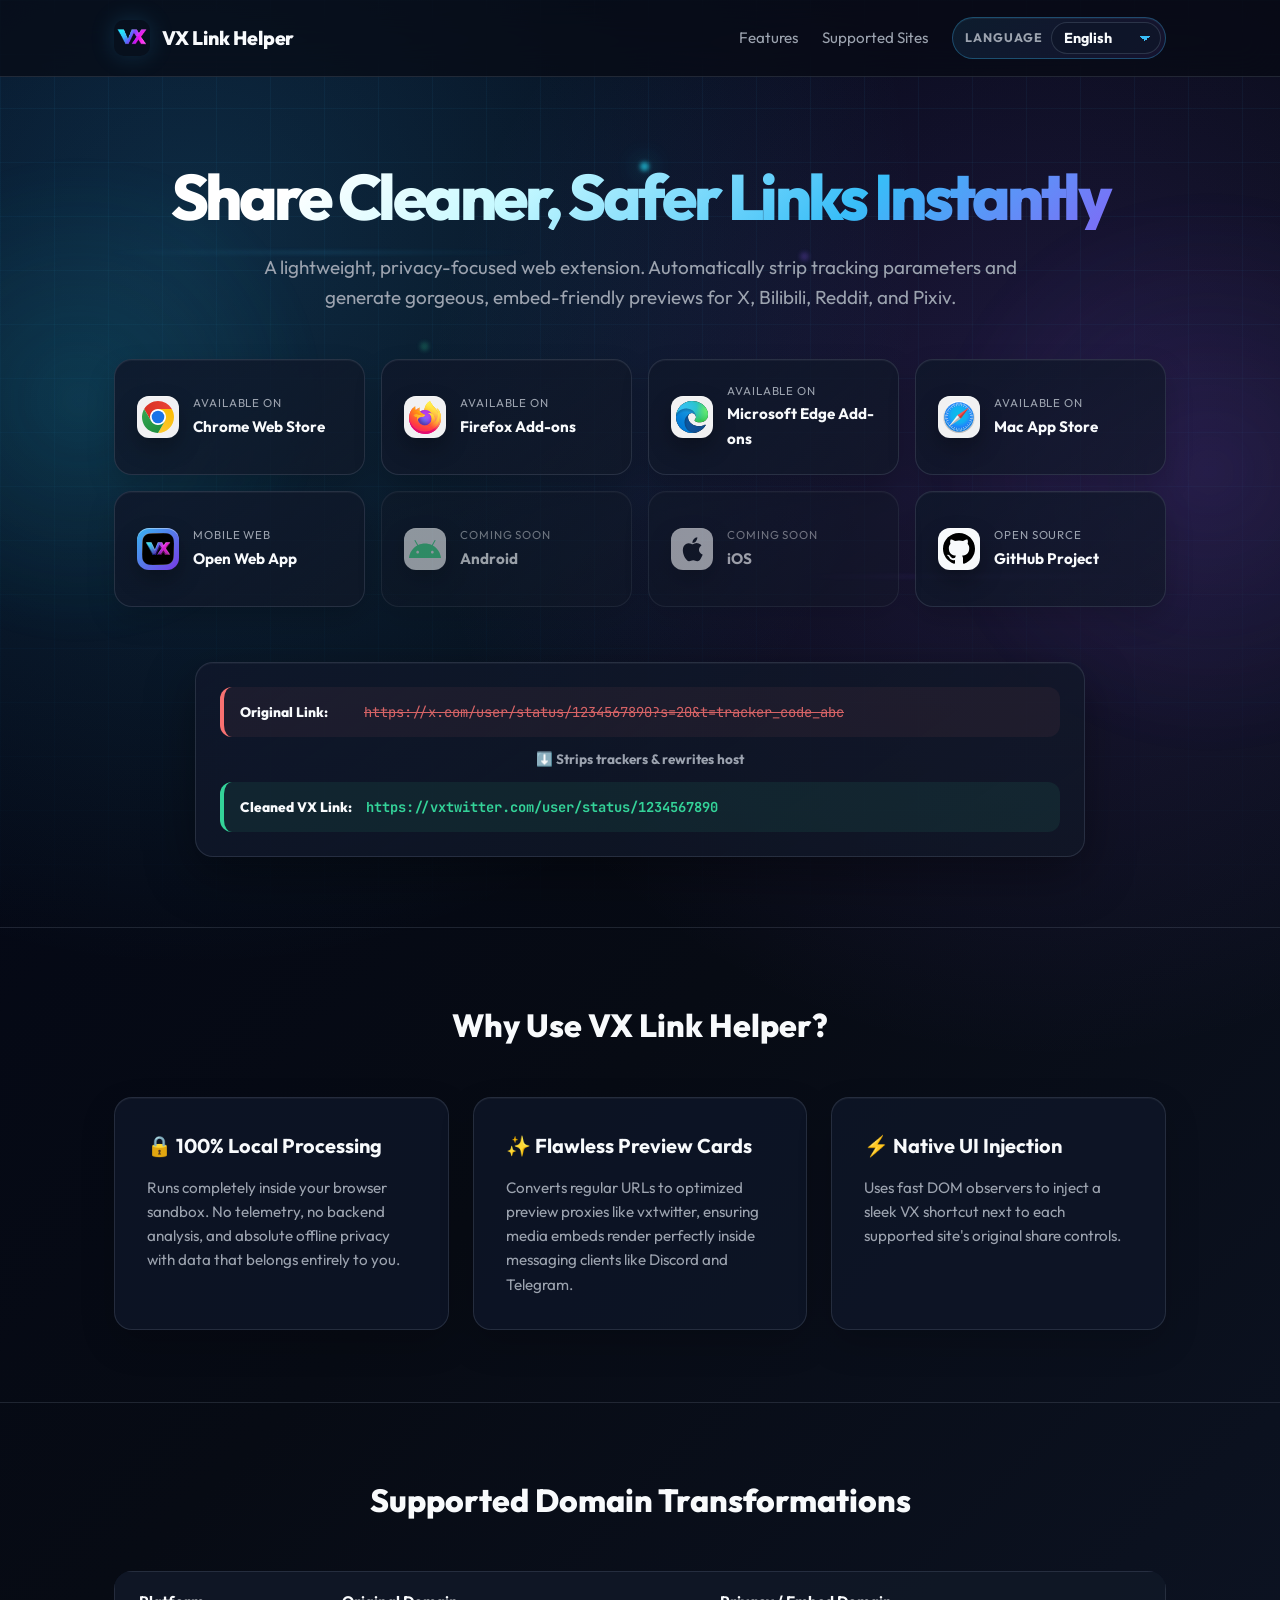
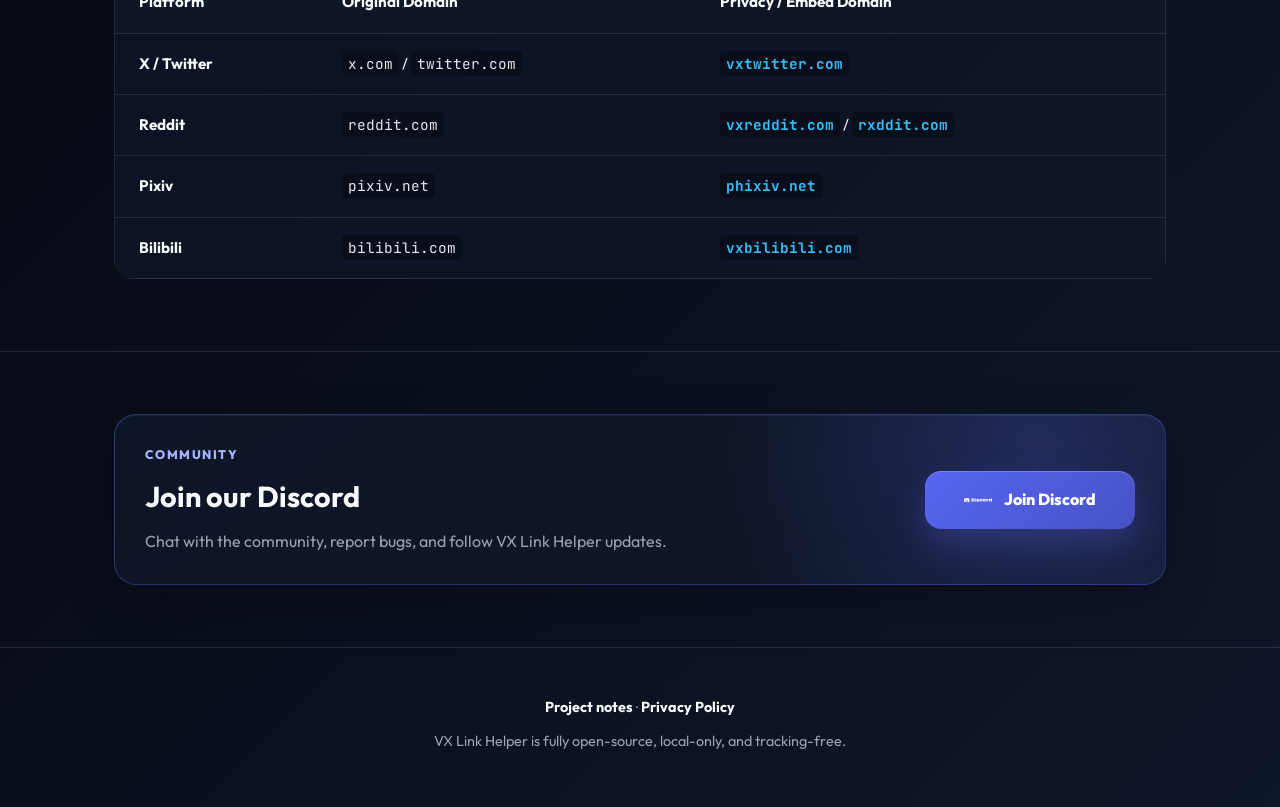
==== commit 6c0b9af5: "feat: add Discord community CTA" ====
--- a/index.html
+++ b/index.html
@@ -187,6 +187,22 @@
         </div>
     </section>
 
+    <section class="discord-join" aria-labelledby="discord-title">
+        <div class="container">
+            <div class="discord-card">
+                <div class="discord-copy">
+                    <p class="eyebrow" data-i18n="discord-eyebrow">Community</p>
+                    <h2 id="discord-title" data-i18n="discord-title">Join our Discord</h2>
+                    <p data-i18n="discord-desc">Chat with the community, report bugs, and follow VX Link Helper updates.</p>
+                </div>
+                <a href="https://discord.gg/YKj8eRN29" target="_blank" rel="noopener" class="discord-button">
+                    <img src="assets/store-icons/Discord-Logo-White.svg" alt="" aria-hidden="true">
+                    <span data-i18n="discord-button">Join Discord</span>
+                </a>
+            </div>
+        </div>
+    </section>
+
     <footer>
         <div class="container">
             <p class="footer-meta">
--- a/styles.css
+++ b/styles.css
@@ -287,6 +287,40 @@
 tr:last-child td { border-bottom: 0; }
 .highlight code { color: var(--accent); font-weight: 700; }
 
+.discord-join { padding: 62px 0; border-top: 1px solid var(--border-color); }
+.discord-card {
+    display: flex;
+    align-items: center;
+    justify-content: space-between;
+    gap: 24px;
+    padding: 30px;
+    border: 1px solid rgba(88, 101, 242, .35);
+    border-radius: 22px;
+    background: radial-gradient(circle at 88% 20%, rgba(88, 101, 242, .26), transparent 34%), linear-gradient(145deg, rgba(15,23,42,.92), rgba(17,24,39,.72));
+    box-shadow: 0 18px 50px rgba(0,0,0,.24), inset 0 1px 0 rgba(255,255,255,.05);
+}
+.discord-copy { text-align: left; }
+.discord-copy .eyebrow { margin-bottom: 8px; color: #a5b4fc; font-size: .78rem; font-weight: 800; letter-spacing: .12em; text-transform: uppercase; }
+.discord-copy h2 { margin-bottom: 10px; font-size: 1.8rem; }
+.discord-copy p:last-child { color: var(--text-muted); max-width: 620px; }
+.discord-button {
+    display: inline-flex;
+    align-items: center;
+    justify-content: center;
+    gap: 12px;
+    min-width: 210px;
+    padding: 15px 22px;
+    border-radius: 16px;
+    color: #fff;
+    text-decoration: none;
+    font-weight: 800;
+    background: linear-gradient(135deg, #5865F2, #4752C4);
+    box-shadow: 0 16px 34px rgba(88,101,242,.28), inset 0 1px 0 rgba(255,255,255,.20);
+    transition: transform .25s, box-shadow .25s, filter .25s;
+}
+.discord-button:hover { transform: translateY(-2px); box-shadow: 0 20px 42px rgba(88,101,242,.36), inset 0 1px 0 rgba(255,255,255,.24); filter: brightness(1.04); }
+.discord-button img { width: 28px; height: 28px; display: block; }
+
 footer { padding: 48px 0 54px; border-top: 1px solid var(--border-color); text-align: center; color: var(--text-muted); font-size: 0.9rem; }
 .footer-meta { margin-bottom: 10px; }
 .footer-note { margin-top: 0; }
@@ -312,4 +346,7 @@
     nav { gap: 14px; flex-wrap: wrap; justify-content: center; }
     .preview-line { grid-template-columns: 1fr; gap: 6px; }
     .download-grid { grid-template-columns: 1fr; }
-}
+    .discord-card { flex-direction: column; align-items: stretch; text-align: center; }
+    .discord-copy { text-align: center; }
+    .discord-button { width: 100%; }
+}
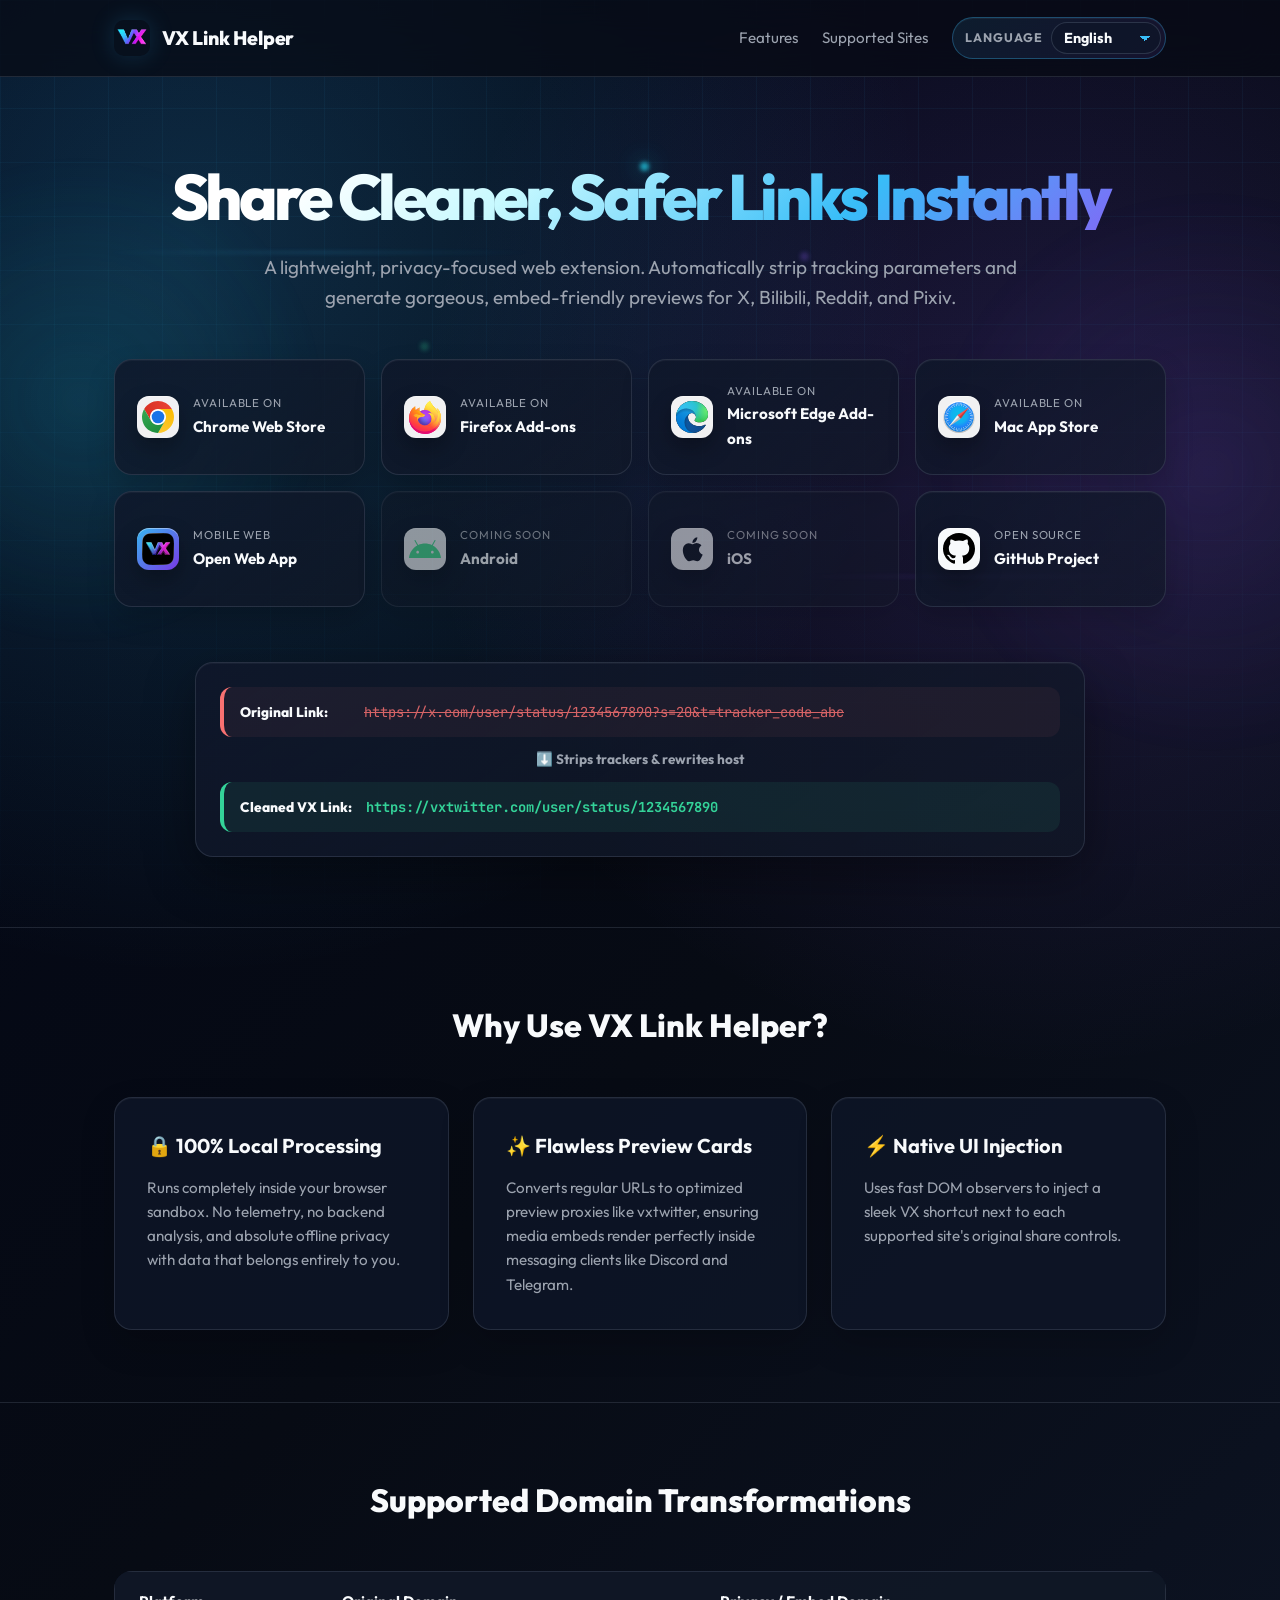
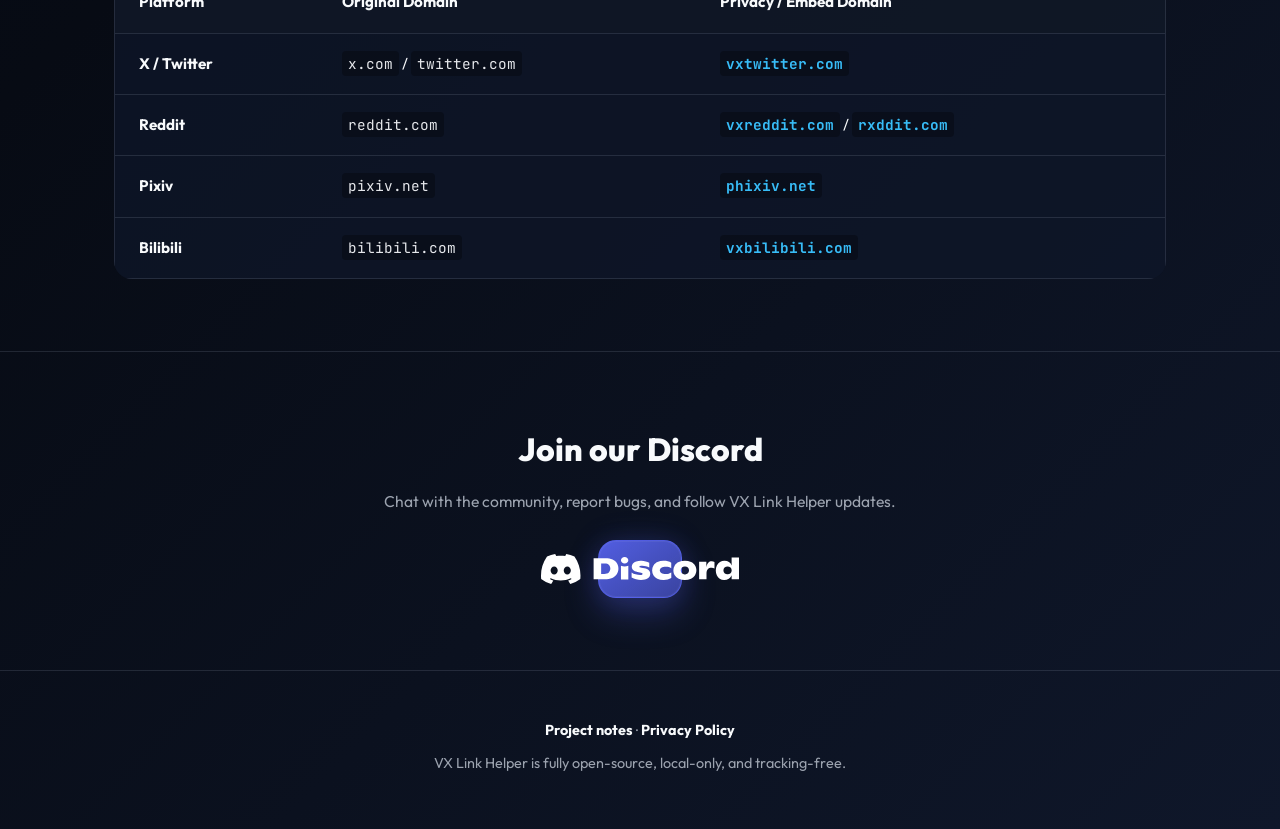
==== commit c39380d0: "fix: polish Discord CTA layout" ====
--- a/index.html
+++ b/index.html
@@ -189,17 +189,11 @@
 
     <section class="discord-join" aria-labelledby="discord-title">
         <div class="container">
-            <div class="discord-card">
-                <div class="discord-copy">
-                    <p class="eyebrow" data-i18n="discord-eyebrow">Community</p>
-                    <h2 id="discord-title" data-i18n="discord-title">Join our Discord</h2>
-                    <p data-i18n="discord-desc">Chat with the community, report bugs, and follow VX Link Helper updates.</p>
-                </div>
-                <a href="https://discord.gg/YKj8eRN29" target="_blank" rel="noopener" class="discord-button">
-                    <img src="assets/store-icons/Discord-Logo-White.svg" alt="" aria-hidden="true">
-                    <span data-i18n="discord-button">Join Discord</span>
-                </a>
-            </div>
+            <h2 id="discord-title" data-i18n="discord-title">Join our Discord</h2>
+            <p class="discord-desc" data-i18n="discord-desc">Chat with the community, report bugs, and follow VX Link Helper updates.</p>
+            <a href="https://discord.gg/YKj8eRN29" target="_blank" rel="noopener" class="discord-button" aria-label="Join Discord">
+                <img src="assets/store-icons/Discord-Logo-White.svg" alt="" aria-hidden="true" width="30" height="30">
+            </a>
         </div>
     </section>
 
--- a/styles.css
+++ b/styles.css
@@ -287,39 +287,49 @@
 tr:last-child td { border-bottom: 0; }
 .highlight code { color: var(--accent); font-weight: 700; }
 
-.discord-join { padding: 62px 0; border-top: 1px solid var(--border-color); }
-.discord-card {
-    display: flex;
-    align-items: center;
-    justify-content: space-between;
-    gap: 24px;
-    padding: 30px;
-    border: 1px solid rgba(88, 101, 242, .35);
-    border-radius: 22px;
-    background: radial-gradient(circle at 88% 20%, rgba(88, 101, 242, .26), transparent 34%), linear-gradient(145deg, rgba(15,23,42,.92), rgba(17,24,39,.72));
-    box-shadow: 0 18px 50px rgba(0,0,0,.24), inset 0 1px 0 rgba(255,255,255,.05);
-}
-.discord-copy { text-align: left; }
-.discord-copy .eyebrow { margin-bottom: 8px; color: #a5b4fc; font-size: .78rem; font-weight: 800; letter-spacing: .12em; text-transform: uppercase; }
-.discord-copy h2 { margin-bottom: 10px; font-size: 1.8rem; }
-.discord-copy p:last-child { color: var(--text-muted); max-width: 620px; }
+.discord-join {
+    padding: 72px 0;
+    border-top: 1px solid var(--border-color);
+    text-align: center;
+}
+.discord-join h2 {
+    text-align: center;
+    font-size: 2rem;
+    font-weight: 800;
+    margin-bottom: 14px;
+}
+.discord-desc {
+    color: var(--text-muted);
+    max-width: 720px;
+    margin: 0 auto 26px auto;
+    font-size: 0.98rem;
+}
 .discord-button {
     display: inline-flex;
     align-items: center;
     justify-content: center;
-    gap: 12px;
-    min-width: 210px;
-    padding: 15px 22px;
-    border-radius: 16px;
+    width: 84px;
+    height: 58px;
+    margin: 0 auto;
+    border: 1px solid rgba(88, 101, 242, .74);
+    border-radius: 18px;
     color: #fff;
     text-decoration: none;
-    font-weight: 800;
-    background: linear-gradient(135deg, #5865F2, #4752C4);
-    box-shadow: 0 16px 34px rgba(88,101,242,.28), inset 0 1px 0 rgba(255,255,255,.20);
-    transition: transform .25s, box-shadow .25s, filter .25s;
-}
-.discord-button:hover { transform: translateY(-2px); box-shadow: 0 20px 42px rgba(88,101,242,.36), inset 0 1px 0 rgba(255,255,255,.24); filter: brightness(1.04); }
-.discord-button img { width: 28px; height: 28px; display: block; }
+    background: linear-gradient(145deg, rgba(88,101,242,.92), rgba(71,82,196,.78));
+    box-shadow: 0 0 0 1px rgba(255,255,255,.05) inset, 0 16px 34px rgba(88,101,242,.26), 0 0 30px rgba(88,101,242,.18);
+    transition: transform .25s cubic-bezier(0.4, 0, 0.2, 1), border-color .25s, box-shadow .25s, filter .25s;
+}
+.discord-button:hover {
+    transform: translateY(-3px);
+    border-color: rgba(165,180,252,.95);
+    box-shadow: 0 18px 34px rgba(0,0,0,.32), 0 0 34px rgba(88,101,242,.42), 0 0 0 1px rgba(255,255,255,.08) inset;
+    filter: brightness(1.06);
+}
+.discord-button img {
+    width: auto;
+    height: 30px;
+    display: block;
+}
 
 footer { padding: 48px 0 54px; border-top: 1px solid var(--border-color); text-align: center; color: var(--text-muted); font-size: 0.9rem; }
 .footer-meta { margin-bottom: 10px; }
@@ -346,7 +356,4 @@
     nav { gap: 14px; flex-wrap: wrap; justify-content: center; }
     .preview-line { grid-template-columns: 1fr; gap: 6px; }
     .download-grid { grid-template-columns: 1fr; }
-    .discord-card { flex-direction: column; align-items: stretch; text-align: center; }
-    .discord-copy { text-align: center; }
-    .discord-button { width: 100%; }
-}
+}
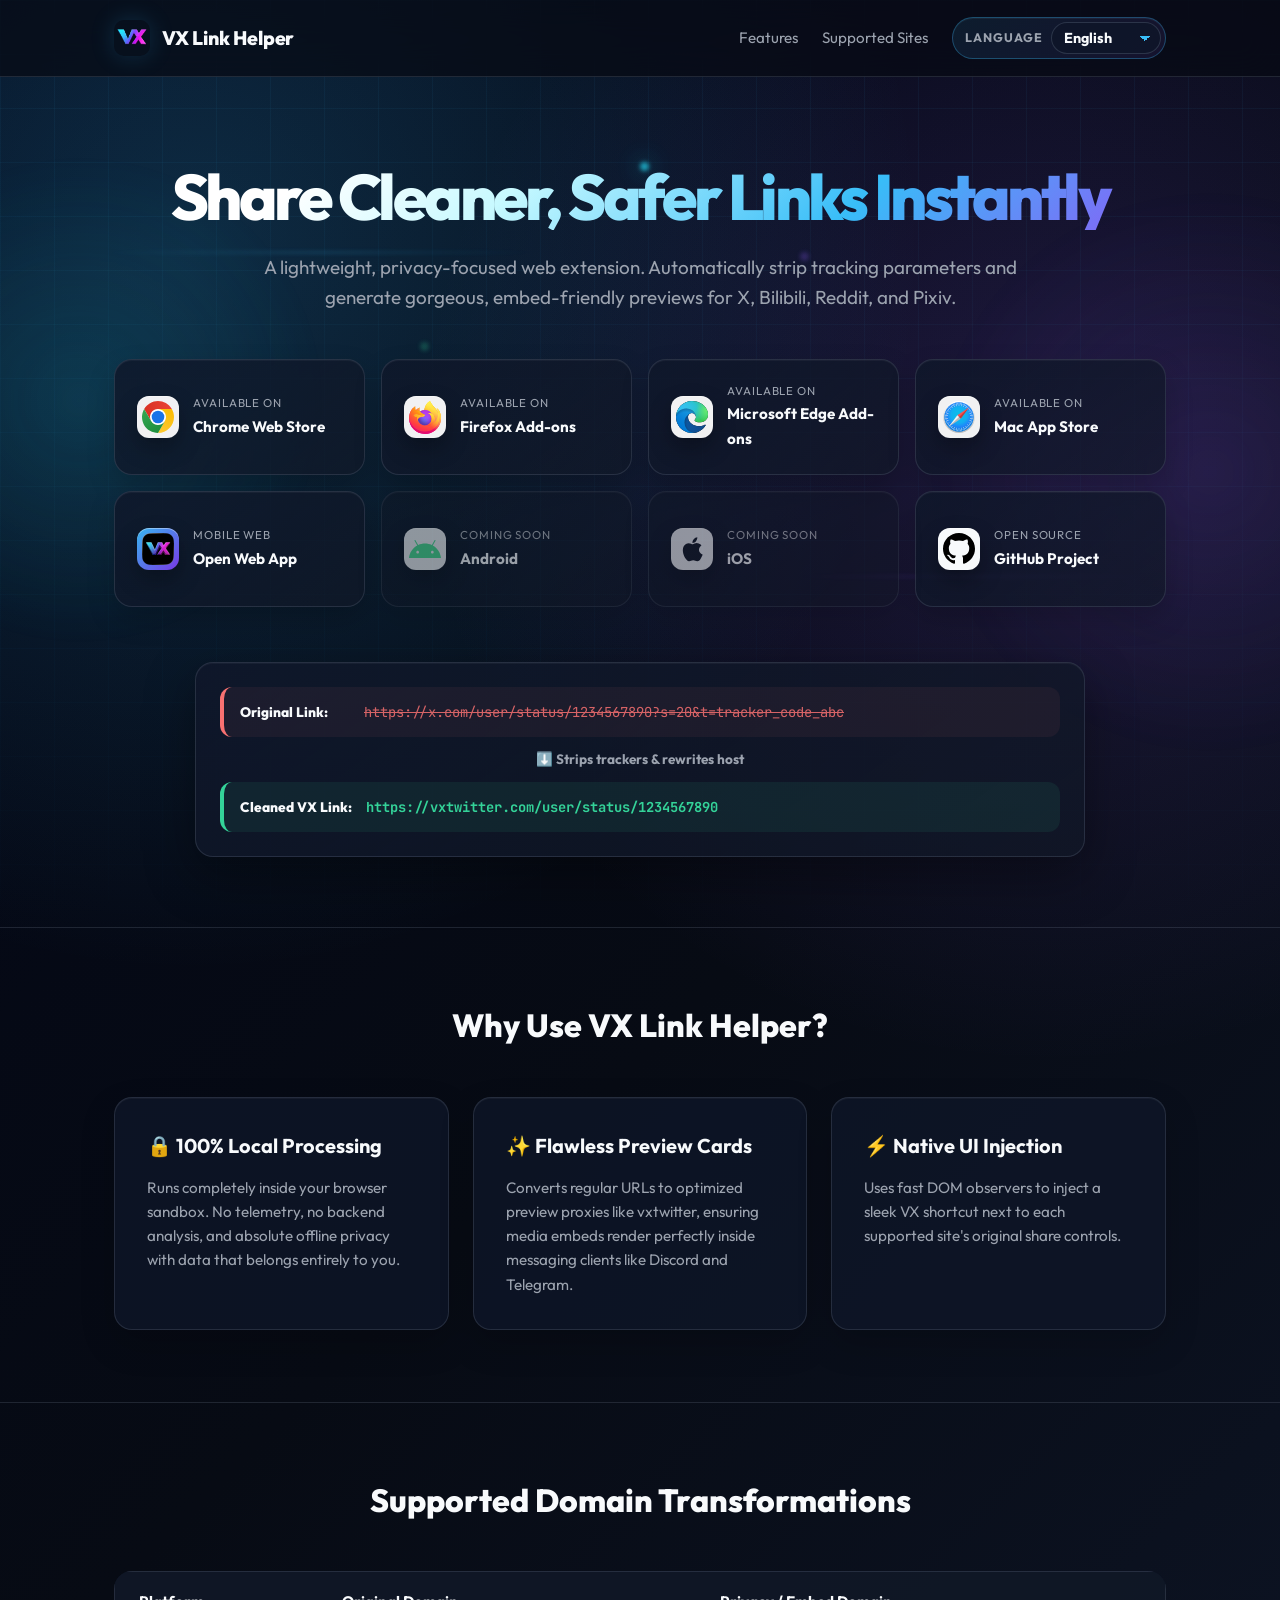
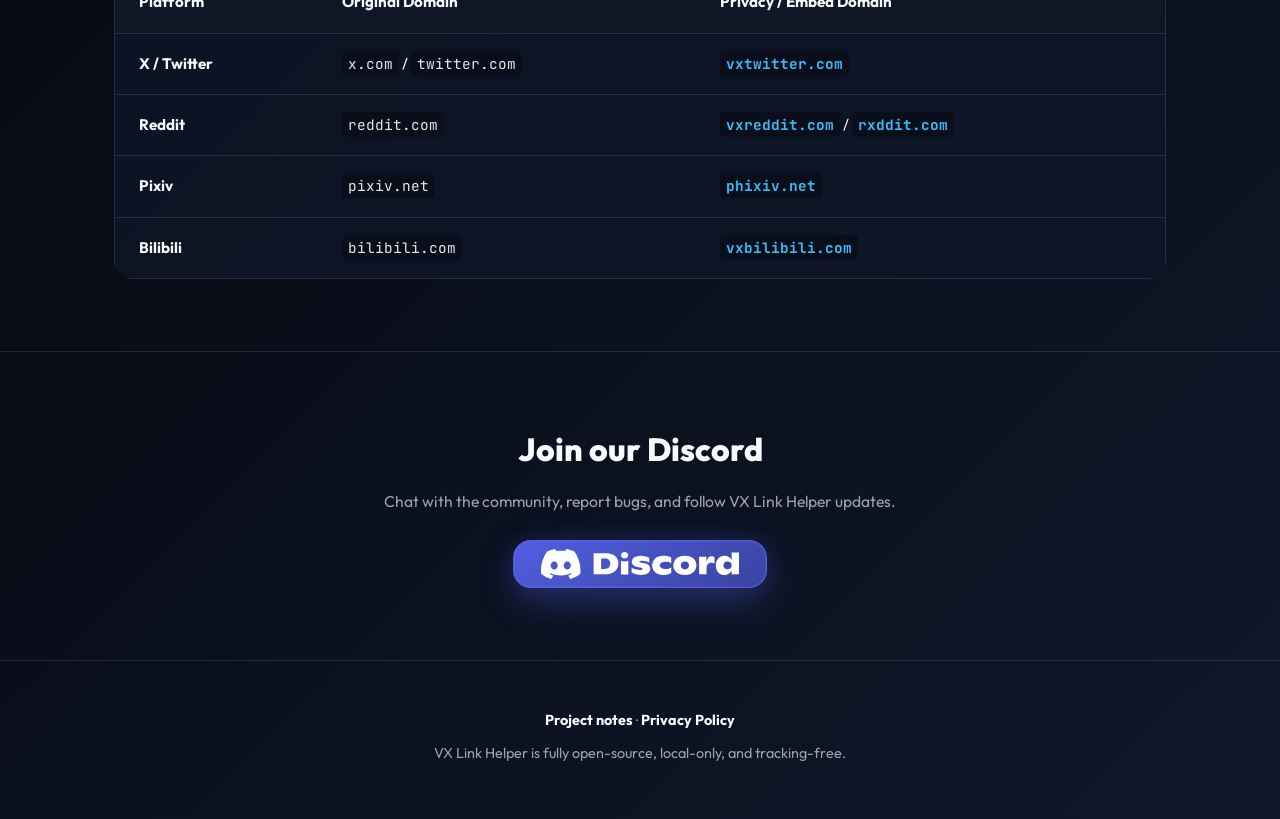
==== commit ae81dbfa: "update discord button" ====
--- a/index.html
+++ b/index.html
@@ -191,8 +191,8 @@
         <div class="container">
             <h2 id="discord-title" data-i18n="discord-title">Join our Discord</h2>
             <p class="discord-desc" data-i18n="discord-desc">Chat with the community, report bugs, and follow VX Link Helper updates.</p>
-            <a href="https://discord.gg/YKj8eRN29" target="_blank" rel="noopener" class="discord-button" aria-label="Join Discord">
-                <img src="assets/store-icons/Discord-Logo-White.svg" alt="" aria-hidden="true" width="30" height="30">
+            <a href="https://discord.gg/YKj8eRN29" target="_blank" rel="noopener" class="discord-button"  aria-label="Join Discord">
+                <img   src="assets/store-icons/Discord-Logo-White.svg" alt="" aria-hidden="true" >
             </a>
         </div>
     </section>
--- a/styles.css
+++ b/styles.css
@@ -308,8 +308,8 @@
     display: inline-flex;
     align-items: center;
     justify-content: center;
-    width: 84px;
-    height: 58px;
+    width: 254px;
+    height: 48px;
     margin: 0 auto;
     border: 1px solid rgba(88, 101, 242, .74);
     border-radius: 18px;
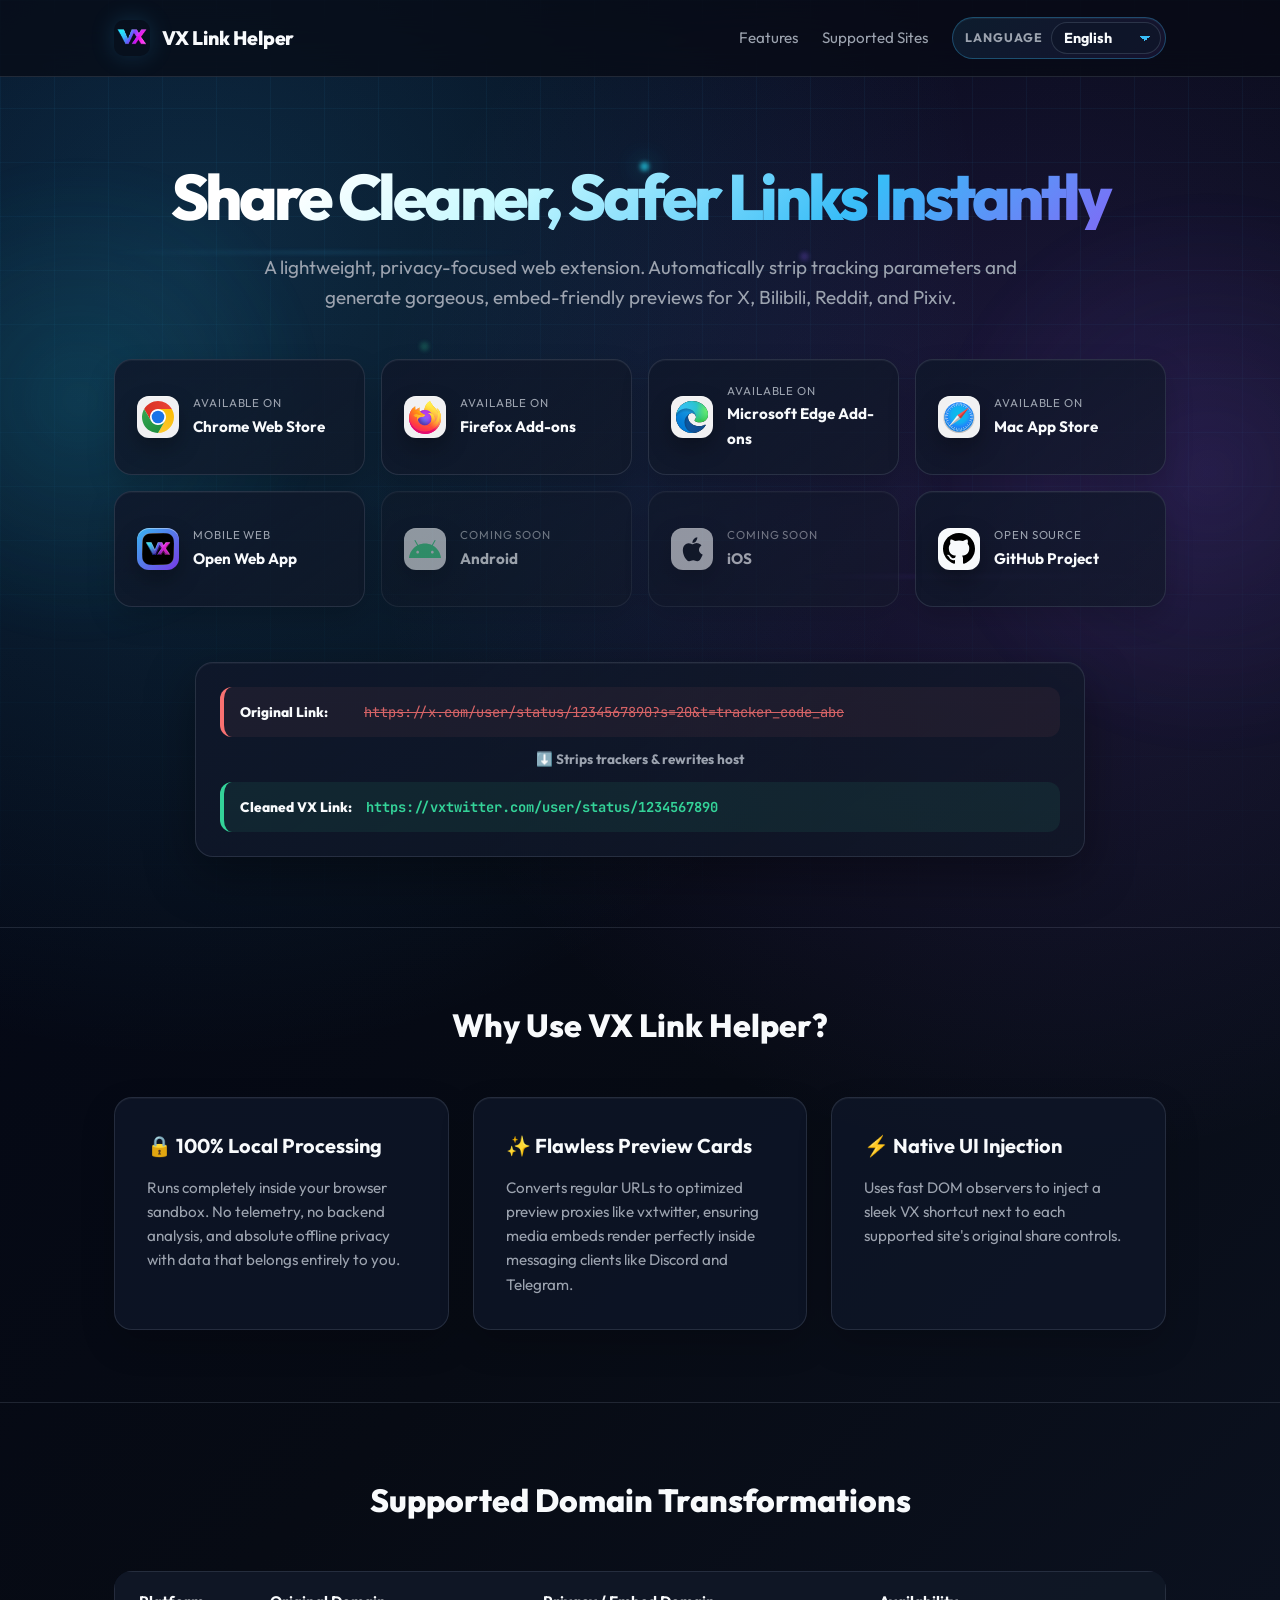
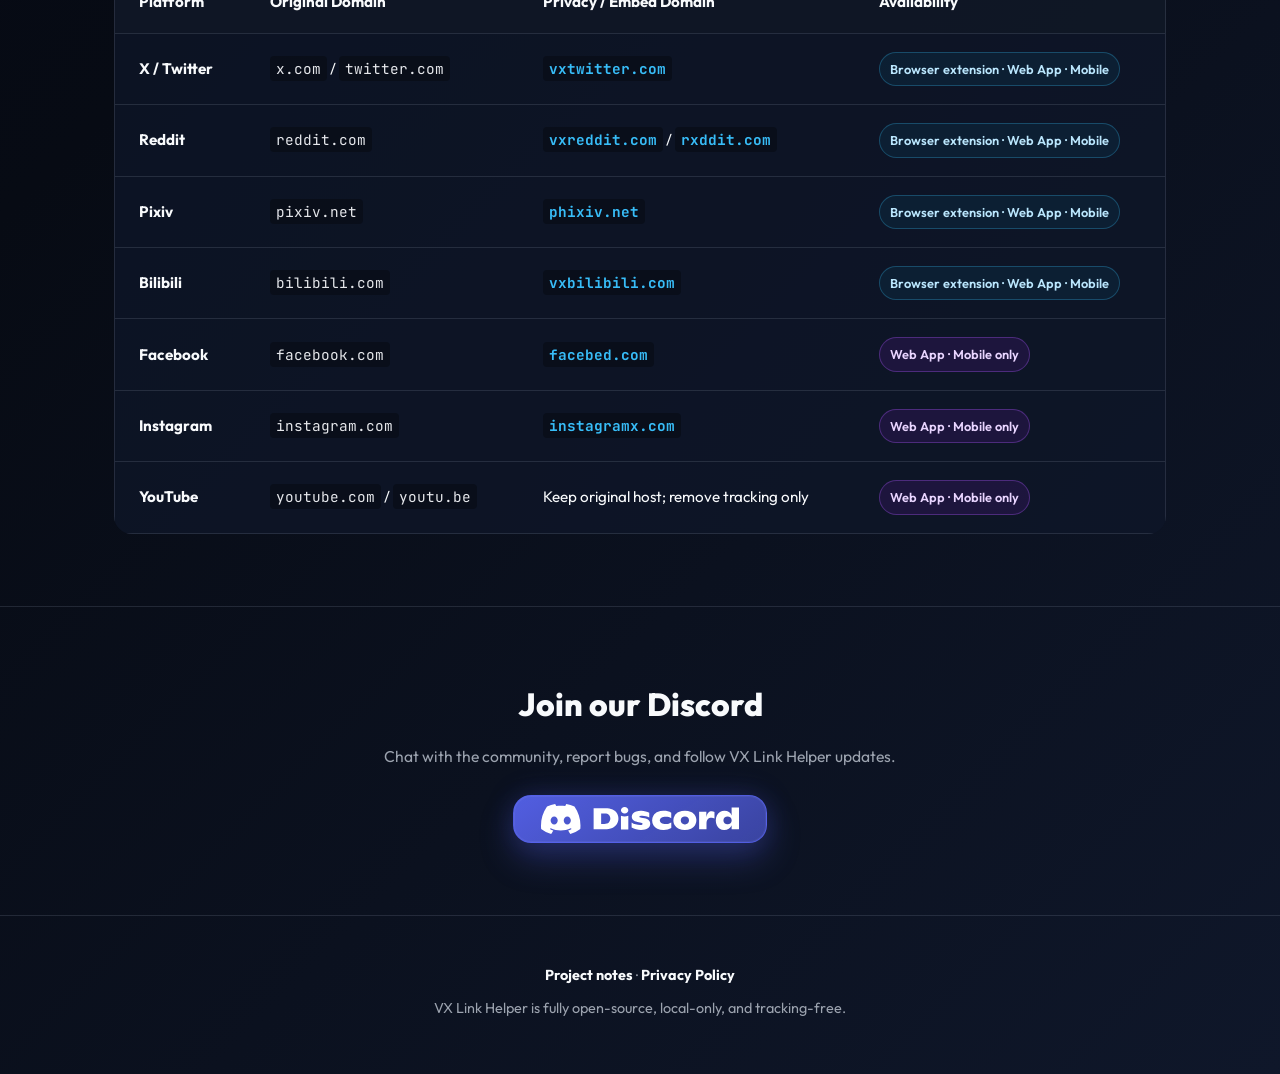
==== commit d01f9aeb: "[verified] docs: clarify supported site scopes" ====
--- a/index.html
+++ b/index.html
@@ -158,28 +158,51 @@
                             <th data-i18n="table-th1">平台</th>
                             <th data-i18n="table-th2">原始域名</th>
                             <th data-i18n="table-th3">转换后防追踪/卡片域名</th>
+                            <th data-i18n="table-th4">支持范围</th>
                         </tr>
                     </thead>
                     <tbody>
-                        <tr>
+                        <tr data-site="x">
                             <td><strong>X / Twitter</strong></td>
                             <td><code>x.com</code> / <code>twitter.com</code></td>
                             <td><span class="highlight"><code>vxtwitter.com</code></span></td>
-                        </tr>
-                        <tr>
+                            <td><span class="scope-badge" data-i18n="scope-all">浏览器扩展 · Web App · 移动端</span></td>
+                        </tr>
+                        <tr data-site="reddit">
                             <td><strong>Reddit</strong></td>
                             <td><code>reddit.com</code></td>
                             <td><span class="highlight"><code>vxreddit.com</code></span> / <span class="highlight"><code>rxddit.com</code></span></td>
-                        </tr>
-                        <tr>
+                            <td><span class="scope-badge" data-i18n="scope-all">浏览器扩展 · Web App · 移动端</span></td>
+                        </tr>
+                        <tr data-site="pixiv">
                             <td><strong>Pixiv</strong></td>
                             <td><code>pixiv.net</code></td>
                             <td><span class="highlight"><code>phixiv.net</code></span></td>
-                        </tr>
-                        <tr>
+                            <td><span class="scope-badge" data-i18n="scope-all">浏览器扩展 · Web App · 移动端</span></td>
+                        </tr>
+                        <tr data-site="bilibili">
                             <td><strong>Bilibili</strong></td>
                             <td><code>bilibili.com</code></td>
                             <td><span class="highlight"><code>vxbilibili.com</code></span></td>
+                            <td><span class="scope-badge" data-i18n="scope-all">浏览器扩展 · Web App · 移动端</span></td>
+                        </tr>
+                        <tr data-site="facebook">
+                            <td><strong>Facebook</strong></td>
+                            <td><code>facebook.com</code></td>
+                            <td><span class="highlight"><code>facebed.com</code></span></td>
+                            <td><span class="scope-badge mobile-only" data-i18n="scope-web-mobile">仅 Web App · 移动端</span></td>
+                        </tr>
+                        <tr data-site="instagram">
+                            <td><strong>Instagram</strong></td>
+                            <td><code>instagram.com</code></td>
+                            <td><span class="highlight"><code>instagramx.com</code></span></td>
+                            <td><span class="scope-badge mobile-only" data-i18n="scope-web-mobile">仅 Web App · 移动端</span></td>
+                        </tr>
+                        <tr data-site="youtube">
+                            <td><strong>YouTube</strong></td>
+                            <td><code>youtube.com</code> / <code>youtu.be</code></td>
+                            <td><span class="highlight" data-i18n="youtube-cleanup">保持原域名，仅清除追踪参数</span></td>
+                            <td><span class="scope-badge mobile-only" data-i18n="scope-web-mobile">仅 Web App · 移动端</span></td>
                         </tr>
                     </tbody>
                 </table>
@@ -191,7 +214,7 @@
         <div class="container">
             <h2 id="discord-title" data-i18n="discord-title">Join our Discord</h2>
             <p class="discord-desc" data-i18n="discord-desc">Chat with the community, report bugs, and follow VX Link Helper updates.</p>
-            <a href="https://discord.gg/YKj8eRN29" target="_blank" rel="noopener" class="discord-button"  aria-label="Join Discord">
+            <a href="https://discord.gg/m9Hw3ErqYU" target="_blank" rel="noopener" class="discord-button"  aria-label="Join Discord">
                 <img   src="assets/store-icons/Discord-Logo-White.svg" alt="" aria-hidden="true" >
             </a>
         </div>
--- a/styles.css
+++ b/styles.css
@@ -281,11 +281,13 @@
 
 .platforms { padding: 72px 0; border-top: 1px solid var(--border-color); }
 .table-wrapper { overflow-x: auto; border-radius: 18px; }
-table { width: 100%; border-collapse: collapse; background: var(--card-bg); overflow: hidden; border: 1px solid var(--border-color); }
+table { width: 100%; min-width: 920px; border-collapse: collapse; background: var(--card-bg); overflow: hidden; border: 1px solid var(--border-color); }
 th, td { padding: 18px 24px; text-align: left; border-bottom: 1px solid var(--border-color); font-size: 0.95rem; }
 th { background-color: rgba(17, 24, 39, 0.76); font-weight: 700; color: var(--text-main); }
 tr:last-child td { border-bottom: 0; }
 .highlight code { color: var(--accent); font-weight: 700; }
+.scope-badge { display: inline-flex; padding: 6px 10px; border: 1px solid rgba(56, 189, 248, .28); border-radius: 999px; color: #bae6fd; background: rgba(14, 116, 144, .12); white-space: nowrap; font-size: .8rem; font-weight: 600; }
+.scope-badge.mobile-only { border-color: rgba(168, 85, 247, .34); color: #e9d5ff; background: rgba(126, 34, 206, .14); }
 
 .discord-join {
     padding: 72px 0;
